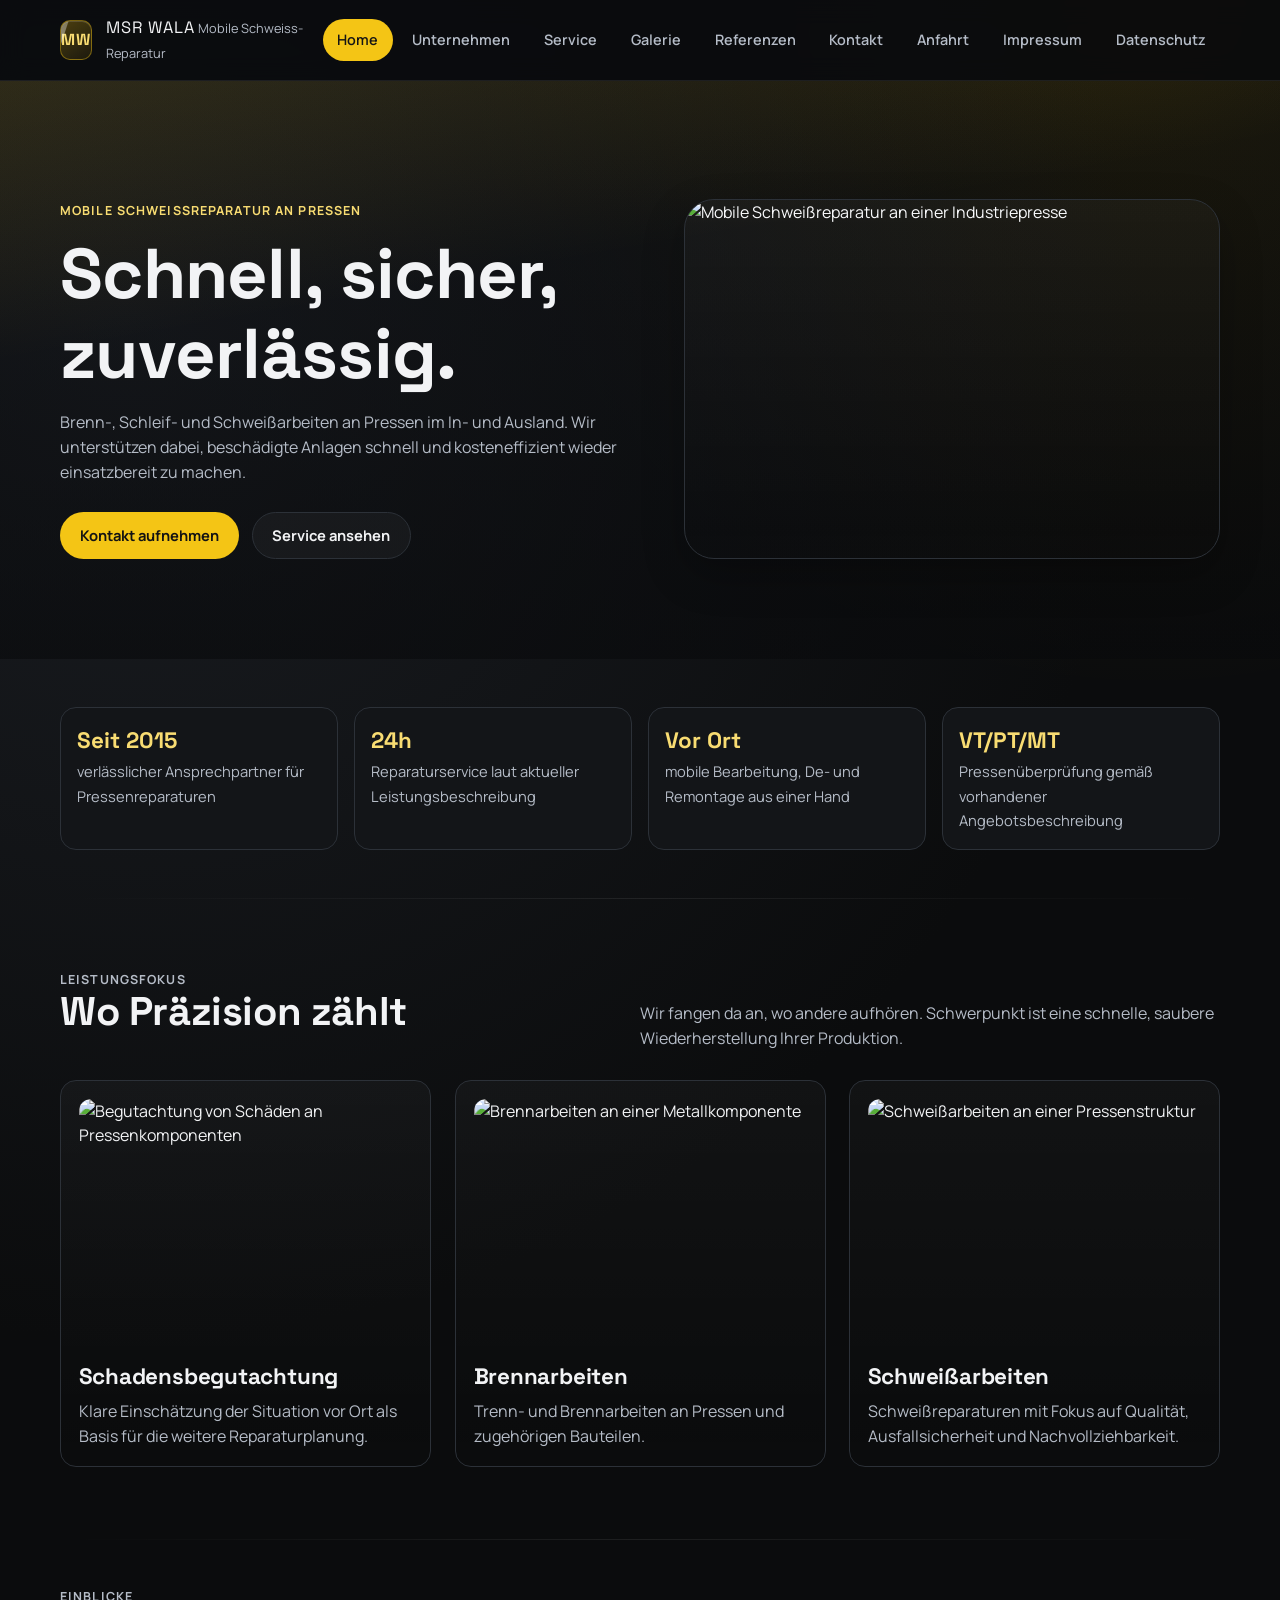
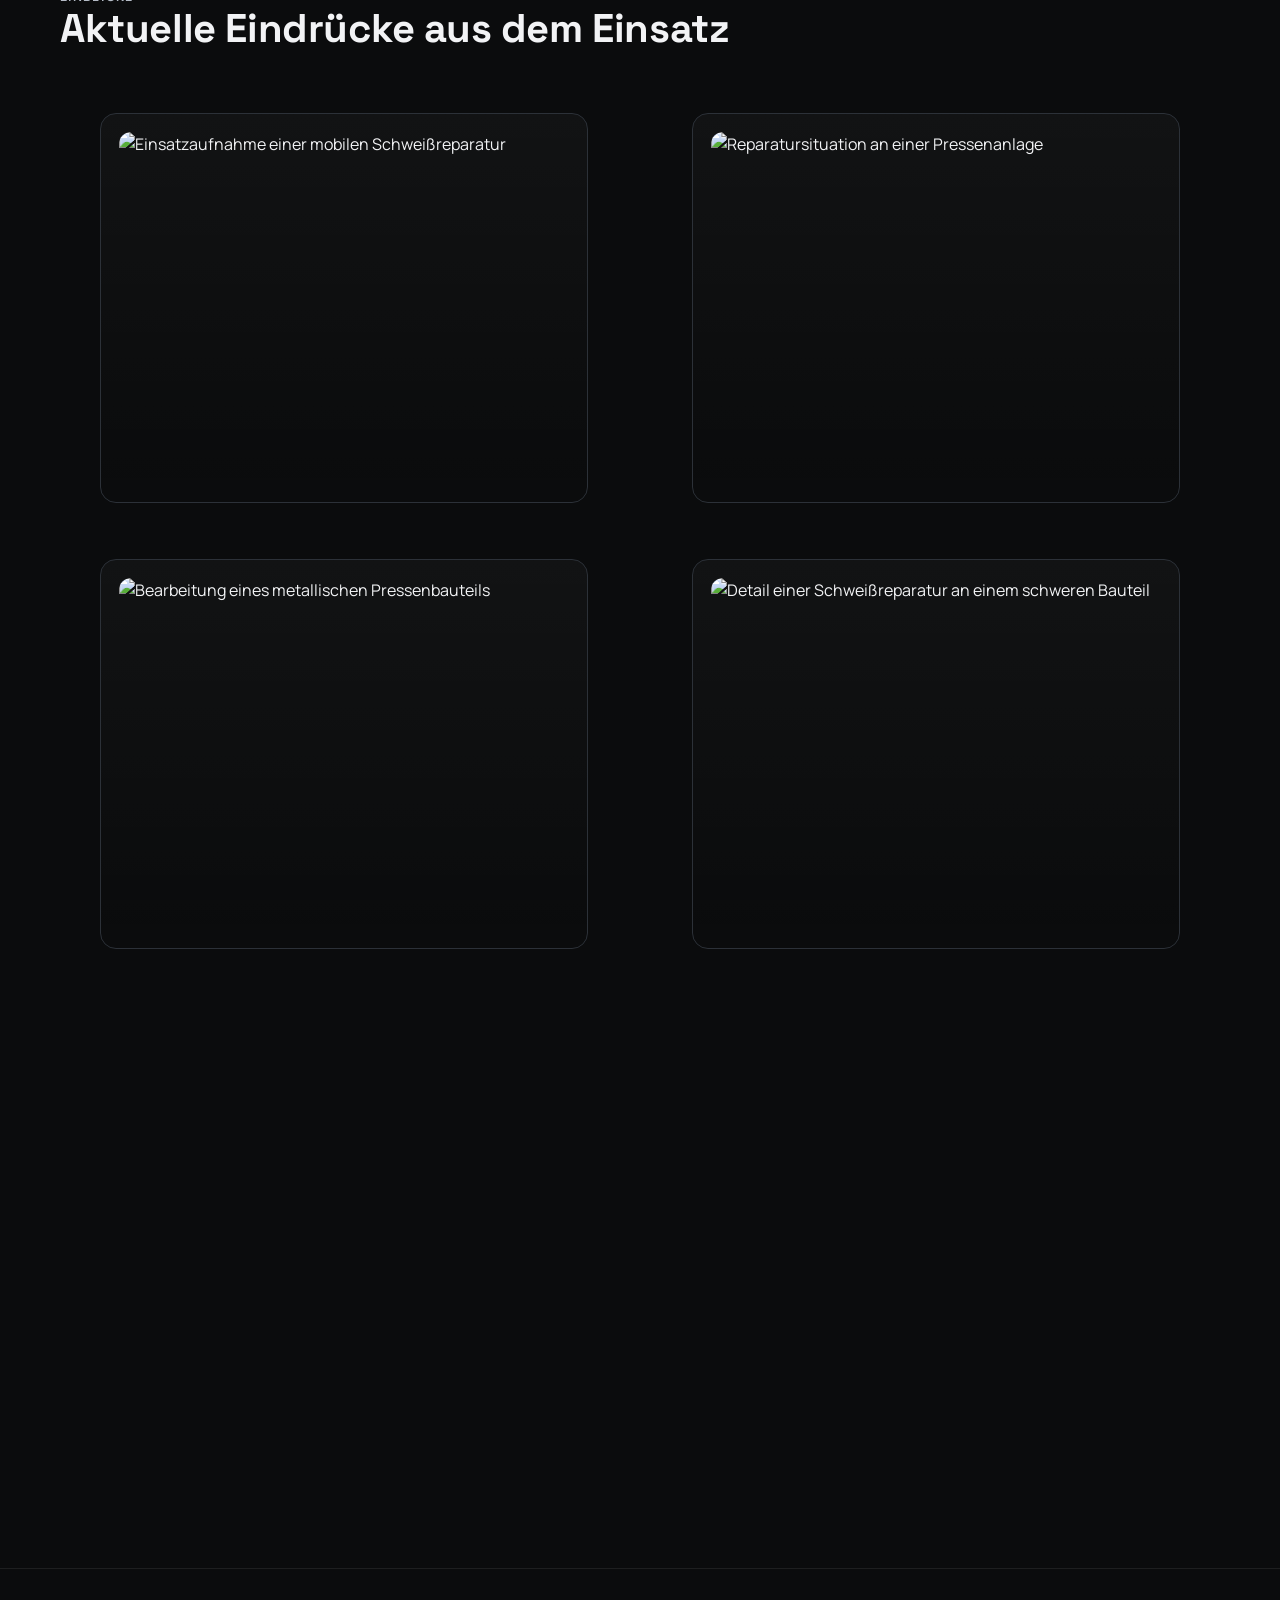
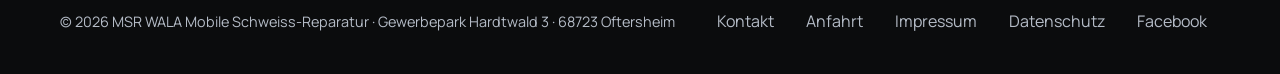
==== index.html @ 25b0b8e4 "checkpoint: homepage before motion and layout refinements" ====
<!doctype html>
<html lang="de">
  <head>
    <meta charset="utf-8" />
    <meta name="viewport" content="width=device-width, initial-scale=1" />
    <title>MSR WALA | Mobile Schweißreparatur</title>
    <meta
      name="description"
      content="MSR WALA Mobile Schweiß-Reparatur: Brenn-, Schleif- und Schweißarbeiten an Pressen, schnell und zuverlässig im In- und Ausland."
    />
    <link rel="preconnect" href="https://fonts.googleapis.com" />
    <link rel="preconnect" href="https://fonts.gstatic.com" crossorigin />
    <link
      href="https://fonts.googleapis.com/css2?family=Manrope:wght@400;500;600;700;800&amp;family=Space+Grotesk:wght@500;600;700&amp;display=swap"
      rel="stylesheet"
    />
    <link rel="stylesheet" href="assets/css/main.css" />
  </head>
  <body>
    <a class="skip-link" href="#main-content">Zum Inhalt springen</a>

    <header class="site-header">
      <div class="container nav-shell">
        <a class="brand" href="./" aria-label="MSR WALA Startseite">
          <span class="brand-mark">MW</span>
          <span class="brand-text">
            <span class="brand-title">MSR WALA</span>
            <span class="brand-sub">Mobile Schweiss-Reparatur</span>
          </span>
        </a>

        <button class="nav-toggle" type="button" aria-label="Menü öffnen" aria-expanded="false" aria-controls="site-nav" data-nav-toggle>
          <span class="nav-toggle-line"></span>
        </button>

        <nav id="site-nav" class="site-nav" aria-label="Hauptnavigation" data-site-nav>
          <ul>
            <li><a href="./" data-nav-link>Home</a></li>
            <li><a href="unternehmen/" data-nav-link>Unternehmen</a></li>
            <li><a href="service/" data-nav-link>Service</a></li>
            <li><a href="galerie/" data-nav-link>Galerie</a></li>
            <li><a href="referenzen/" data-nav-link>Referenzen</a></li>
            <li><a href="kontakt/" data-nav-link>Kontakt</a></li>
            <li><a href="anfahrt/" data-nav-link>Anfahrt</a></li>
            <li><a href="impressum/" data-nav-link>Impressum</a></li>
            <li><a href="datenschutz/" data-nav-link>Datenschutz</a></li>
          </ul>
        </nav>
      </div>
    </header>

    <main id="main-content">
      <section class="hero">
        <div class="container hero-grid">
          <div class="reveal">
            <p class="kicker">Mobile Schweißreparatur an Pressen</p>
            <h1>Schnell, sicher, zuverlässig.</h1>
            <p class="hero-copy">
              Brenn-, Schleif- und Schweißarbeiten an Pressen im In- und Ausland. Wir unterstützen dabei,
              beschädigte Anlagen schnell und kosteneffizient wieder einsatzbereit zu machen.
            </p>
            <div class="hero-actions">
              <a class="btn btn-primary" href="kontakt/">Kontakt aufnehmen</a>
              <a class="btn btn-secondary" href="service/">Service ansehen</a>
            </div>
          </div>

          <div class="hero-media panel reveal">
            <img
              src="https://www.msr-wala.de/s/cc_images/teaserbox_2480152348.jpg?t=1548849782"
              alt="Mobile Schweißreparatur an einer Industriepresse"
              loading="eager" fetchpriority="high"
              decoding="async"
            />
          </div>
        </div>
      </section>

      <section class="section-tight">
        <div class="container metric-row reveal">
          <article class="metric">
            <strong>Seit 2015</strong>
            <span>verlässlicher Ansprechpartner für Pressenreparaturen</span>
          </article>
          <article class="metric">
            <strong>24h</strong>
            <span>Reparaturservice laut aktueller Leistungsbeschreibung</span>
          </article>
          <article class="metric">
            <strong>Vor Ort</strong>
            <span>mobile Bearbeitung, De- und Remontage aus einer Hand</span>
          </article>
          <article class="metric">
            <strong>VT/PT/MT</strong>
            <span>Pressenüberprüfung gemäß vorhandener Angebotsbeschreibung</span>
          </article>
        </div>
      </section>

      <section class="section">
        <div class="container">
          <header class="section-head reveal">
            <div>
              <p class="kicker">Leistungsfokus</p>
              <h2>Wo Präzision zählt</h2>
            </div>
            <p>Wir fangen da an, wo andere aufhören. Schwerpunkt ist eine schnelle, saubere Wiederherstellung Ihrer Produktion.</p>
          </header>

          <div class="grid grid-3">
            <article class="card image-card reveal">
              <img
                src="https://www.msr-wala.de/s/cc_images/teaserbox_2493814492.jpeg?t=1736415981"
                alt="Begutachtung von Schäden an Pressenkomponenten"
                loading="lazy"
                decoding="async"
              />
              <h3>Schadensbegutachtung</h3>
              <p>Klare Einschätzung der Situation vor Ort als Basis für die weitere Reparaturplanung.</p>
            </article>

            <article class="card image-card reveal">
              <img
                src="https://www.msr-wala.de/s/cc_images/teaserbox_2465916795.jpg?t=1549010323"
                alt="Brennarbeiten an einer Metallkomponente"
                loading="lazy"
                decoding="async"
              />
              <h3>Brennarbeiten</h3>
              <p>Trenn- und Brennarbeiten an Pressen und zugehörigen Bauteilen.</p>
            </article>

            <article class="card image-card reveal">
              <img
                src="https://www.msr-wala.de/s/cc_images/teaserbox_2459512470.jpg?t=1549010329"
                alt="Schweißarbeiten an einer Pressenstruktur"
                loading="lazy"
                decoding="async"
              />
              <h3>Schweißarbeiten</h3>
              <p>Schweißreparaturen mit Fokus auf Qualität, Ausfallsicherheit und Nachvollziehbarkeit.</p>
            </article>
          </div>
        </div>
      </section>

      <section class="section-tight">
        <div class="container">
          <header class="section-head reveal">
            <div>
              <p class="kicker">Einblicke</p>
              <h2>Aktuelle Eindrücke aus dem Einsatz</h2>
            </div>
          </header>

          <div class="grid grid-2">
            <figure class="card image-card reveal">
              <img
                src="https://www.msr-wala.de/s/cc_images/teaserbox_2472813493.jpeg?t=1489500806"
                alt="Einsatzaufnahme einer mobilen Schweißreparatur"
                loading="lazy"
                decoding="async"
              />
            </figure>
            <figure class="card image-card reveal">
              <img
                src="https://www.msr-wala.de/s/cc_images/teaserbox_2493835344.png?t=1737126389"
                alt="Reparatursituation an einer Pressenanlage"
                loading="lazy"
                decoding="async"
              />
            </figure>
            <figure class="card image-card reveal">
              <img
                src="https://www.msr-wala.de/s/cc_images/teaserbox_2493835345.png?t=1737126657"
                alt="Bearbeitung eines metallischen Pressenbauteils"
                loading="lazy"
                decoding="async"
              />
            </figure>
            <figure class="card image-card reveal">
              <img
                src="https://www.msr-wala.de/s/cc_images/teaserbox_2493835346.jpeg?t=1737127547"
                alt="Detail einer Schweißreparatur an einem schweren Bauteil"
                loading="lazy"
                decoding="async"
              />
            </figure>
          </div>
        </div>
      </section>

      <section class="section">
        <div class="container-tight panel cta-panel">
          <p class="kicker">Nächster Schritt</p>
          <h2>Ihre Anlage soll schnell wieder laufen?</h2>
          <p class="hero-copy">
            Rufen Sie uns an oder senden Sie eine Nachricht. Das Formular ist aktuell als UI-Platzhalter angelegt und
            wird im nächsten Schritt angebunden.
          </p>
          <div class="hero-actions">
            <a class="btn btn-primary" href="tel:+49062029258530">+49 (0) 62 02 - 9 25 85 30</a>
            <a class="btn btn-secondary" href="mailto:office@msr-wala.de">office@msr-wala.de</a>
          </div>
        </div>
      </section>
    </main>

    <footer class="site-footer">
      <div class="container footer-grid">
        <p class="footer-meta">© <span id="year">2026</span> MSR WALA Mobile Schweiss-Reparatur · Gewerbepark Hardtwald 3 · 68723 Oftersheim</p>
        <ul class="footer-nav">
          <li><a href="kontakt/" data-nav-link>Kontakt</a></li>
          <li><a href="anfahrt/" data-nav-link>Anfahrt</a></li>
          <li><a href="impressum/" data-nav-link>Impressum</a></li>
          <li><a href="datenschutz/" data-nav-link>Datenschutz</a></li>
          <li><a href="#" data-social="facebook">Facebook</a></li>
        </ul>
      </div>
    </footer>

    <script src="assets/js/site-config.js"></script>
    <script src="assets/js/main.js"></script>
  </body>
</html>
---- assets/css/main.css ----
:root {
  --bg: #0b0c0d;
  --bg-elev: #131518;
  --surface: #181b1f;
  --surface-soft: #1f2328;
  --text: #f2f3f5;
  --muted: #b5bcc7;
  --line: #2c3138;
  --line-soft: rgba(255, 255, 255, 0.08);
  --accent: #f4c515;
  --accent-soft: #f8dc72;
  --ok: #8fd19e;
  --radius-sm: 10px;
  --radius-md: 16px;
  --radius-lg: 24px;
  --radius-xl: 30px;
  --shadow: 0 16px 40px rgba(0, 0, 0, 0.25);
  --shadow-soft: 0 10px 25px rgba(0, 0, 0, 0.18);
  --container: min(1160px, calc(100% - 3rem));
  --container-tight: min(860px, calc(100% - 3rem));
  --space-1: 0.5rem;
  --space-2: 0.75rem;
  --space-3: 1rem;
  --space-4: 1.5rem;
  --space-5: 2rem;
  --space-6: 3rem;
  --space-7: 4.5rem;
  --font-title: "Space Grotesk", "Segoe UI", sans-serif;
  --font-body: "Manrope", "Segoe UI", sans-serif;
}

* {
  box-sizing: border-box;
}

html,
body {
  margin: 0;
  padding: 0;
}

html {
  scroll-behavior: smooth;
}

body {
  font-family: var(--font-body);
  color: var(--text);
  background:
    radial-gradient(circle at 10% 10%, #1a1d22 0%, transparent 32%),
    radial-gradient(circle at 90% 0%, rgba(244, 197, 21, 0.1) 0%, transparent 20%),
    var(--bg);
  min-height: 100vh;
  line-height: 1.55;
  text-rendering: optimizeLegibility;
  -webkit-font-smoothing: antialiased;
}

img {
  max-width: 100%;
  display: block;
  height: auto;
}

a {
  color: inherit;
  text-decoration: none;
}

p {
  margin-top: 0;
}

a:focus-visible,
button:focus-visible,
input:focus-visible,
textarea:focus-visible {
  outline: 2px solid var(--accent);
  outline-offset: 2px;
}

.skip-link {
  position: absolute;
  left: 1rem;
  top: -4rem;
  z-index: 120;
  background: var(--accent);
  color: #111;
  font-weight: 700;
  border-radius: 8px;
  padding: 0.75rem 1rem;
}

.skip-link:focus {
  top: 1rem;
}

.container {
  width: var(--container);
  margin-inline: auto;
}

.container-tight {
  width: var(--container-tight);
  margin-inline: auto;
}

.site-header {
  position: sticky;
  top: 0;
  z-index: 100;
  background: rgba(10, 11, 13, 0.88);
  backdrop-filter: blur(12px);
  border-bottom: 1px solid var(--line-soft);
}

.nav-shell {
  display: flex;
  align-items: center;
  justify-content: space-between;
  min-height: 80px;
  gap: 1rem;
}

.brand {
  display: inline-flex;
  align-items: center;
  gap: 0.9rem;
  min-width: 0;
}

.brand-mark {
  position: relative;
  overflow: hidden;
  width: 40px;
  height: 40px;
  border-radius: 10px;
  border: 1px solid rgba(244, 197, 21, 0.4);
  background: linear-gradient(145deg, rgba(244, 197, 21, 0.28), rgba(244, 197, 21, 0.08));
  display: inline-flex;
  align-items: center;
  justify-content: center;
  font-family: var(--font-title);
  font-weight: 700;
  letter-spacing: 0.08em;
  color: var(--accent-soft);
  box-shadow: inset 0 1px 0 rgba(255, 255, 255, 0.14);
}

.brand-mark::after {
  content: "";
  position: absolute;
  inset: -130% auto -130% -35%;
  width: 36%;
  background: linear-gradient(180deg, transparent, rgba(255, 255, 255, 0.45), transparent);
  transform: rotate(18deg);
  animation: brandSheen 7s ease-in-out infinite;
}

.brand-text {
  min-width: 0;
}

.brand-title {
  font-family: var(--font-title);
  margin: 0;
  font-size: 1.03rem;
  letter-spacing: 0.06em;
  text-transform: uppercase;
}

.brand-sub {
  margin: 0;
  color: var(--muted);
  font-size: 0.8rem;
  line-height: 1.2;
}

.nav-toggle {
  width: 44px;
  height: 44px;
  border-radius: 11px;
  border: 1px solid var(--line);
  background: var(--surface-soft);
  display: none;
  align-items: center;
  justify-content: center;
  cursor: pointer;
  box-shadow: var(--shadow-soft);
}

.nav-toggle-line,
.nav-toggle-line::before,
.nav-toggle-line::after {
  display: block;
  width: 18px;
  height: 2px;
  background: var(--text);
  border-radius: 4px;
  content: "";
  transition: transform 0.2s ease, opacity 0.2s ease;
}

.nav-toggle-line::before {
  transform: translateY(-6px);
}

.nav-toggle-line::after {
  transform: translateY(4px);
}

.nav-toggle[aria-expanded="true"] .nav-toggle-line {
  background: transparent;
}

.nav-toggle[aria-expanded="true"] .nav-toggle-line::before {
  transform: translateY(0) rotate(45deg);
}

.nav-toggle[aria-expanded="true"] .nav-toggle-line::after {
  transform: translateY(-2px) rotate(-45deg);
}

.site-nav ul {
  list-style: none;
  display: flex;
  gap: 0.35rem;
  align-items: center;
  margin: 0;
  padding: 0;
}

.site-nav a {
  display: inline-block;
  padding: 0.55rem 0.82rem;
  border-radius: 999px;
  color: var(--muted);
  font-size: 0.9rem;
  font-weight: 600;
  transition: color 0.2s ease, background-color 0.2s ease, border-color 0.2s ease;
  border: 1px solid transparent;
}

.site-nav a:hover {
  color: var(--text);
  background: rgba(255, 255, 255, 0.05);
  border-color: var(--line-soft);
}

.site-nav a.is-active {
  color: #151515;
  background: var(--accent);
}

main {
  padding-bottom: var(--space-7);
}

.section {
  padding-block: var(--space-7);
}

.section-tight {
  padding-block: var(--space-6);
}

main > .section,
main > .section-tight {
  content-visibility: auto;
  contain-intrinsic-size: 1px 720px;
}

main > .section + .section,
main > .section + .section-tight,
main > .section-tight + .section,
main > .section-tight + .section-tight {
  position: relative;
}

main > .section + .section::before,
main > .section + .section-tight::before,
main > .section-tight + .section::before,
main > .section-tight + .section-tight::before {
  content: "";
  position: absolute;
  left: 50%;
  top: 0;
  width: min(1140px, calc(100% - 3rem));
  height: 1px;
  transform: translateX(-50%);
  background: linear-gradient(90deg, transparent, var(--line-soft), transparent);
}

.hero {
  position: relative;
  padding-block: min(11vw, 7.4rem) min(10vw, 6.2rem);
}

.hero::before {
  content: "";
  position: absolute;
  inset: 0;
  background:
    linear-gradient(170deg, rgba(244, 197, 21, 0.12) 0%, rgba(244, 197, 21, 0) 35%),
    linear-gradient(180deg, rgba(8, 9, 11, 0.2) 0%, rgba(8, 9, 11, 0.6) 100%);
  pointer-events: none;
}

.hero-grid {
  position: relative;
  display: grid;
  grid-template-columns: 1.05fr 0.95fr;
  gap: var(--space-5);
  align-items: end;
}

.kicker {
  margin: 0 0 0.85rem;
  letter-spacing: 0.09em;
  font-size: 0.78rem;
  text-transform: uppercase;
  color: var(--accent-soft);
  font-weight: 700;
}

h1,
h2,
h3,
h4 {
  font-family: var(--font-title);
  margin: 0 0 1rem;
  line-height: 1.14;
  letter-spacing: -0.01em;
}

h1 {
  font-size: clamp(2.2rem, 5.8vw, 4.4rem);
}

h2 {
  font-size: clamp(1.5rem, 3.2vw, 2.5rem);
}

h3 {
  font-size: clamp(1.16rem, 2vw, 1.4rem);
}

.hero-copy {
  margin: 0;
  color: var(--muted);
  max-width: 58ch;
  font-size: clamp(1rem, 1.25vw, 1.1rem);
}

.hero-actions {
  margin-top: 1.7rem;
  display: flex;
  flex-wrap: wrap;
  gap: 0.8rem;
}

.btn {
  display: inline-flex;
  align-items: center;
  justify-content: center;
  gap: 0.35rem;
  border-radius: 999px;
  padding: 0.7rem 1.2rem;
  font-weight: 700;
  font-size: 0.92rem;
  border: 1px solid transparent;
  transition: transform 0.24s ease, background-color 0.24s ease, color 0.24s ease, border-color 0.24s ease;
}

.btn:hover {
  transform: translateY(-2px);
}

.btn-primary {
  background: var(--accent);
  color: #131313;
}

.btn-secondary {
  background: rgba(255, 255, 255, 0.04);
  color: var(--text);
  border-color: var(--line);
}

.panel {
  border-radius: var(--radius-xl);
  border: 1px solid var(--line);
  background: linear-gradient(180deg, rgba(255, 255, 255, 0.03), rgba(255, 255, 255, 0));
  box-shadow: var(--shadow);
}

.cta-panel {
  padding: clamp(1.3rem, 3vw, 2.2rem);
}

.mt-compact {
  margin-top: 1rem;
}

.hero-media {
  overflow: hidden;
  min-height: 360px;
  border-radius: var(--radius-xl);
  animation: mediaFloat 10s ease-in-out infinite;
}

.hero-media img {
  width: 100%;
  height: 100%;
  object-fit: cover;
  filter: saturate(0.95) contrast(1.06);
}

.section-head {
  display: flex;
  flex-wrap: wrap;
  gap: 1rem;
  justify-content: space-between;
  align-items: end;
  margin-bottom: calc(var(--space-4) + 0.3rem);
}

.section-head p {
  margin: 0;
  color: var(--muted);
  max-width: 58ch;
}

.grid {
  display: grid;
  gap: var(--space-4);
}

.grid-3 {
  grid-template-columns: repeat(3, minmax(0, 1fr));
}

.grid-2 {
  grid-template-columns: repeat(2, minmax(0, 1fr));
}

.card {
  border: 1px solid var(--line);
  border-radius: var(--radius-md);
  background: linear-gradient(180deg, rgba(255, 255, 255, 0.03), rgba(255, 255, 255, 0));
  padding: 1.1rem;
  transition: transform 0.26s ease, border-color 0.26s ease, background-color 0.26s ease;
}

.card:hover {
  transform: translateY(-3px);
  border-color: rgba(244, 197, 21, 0.4);
}

.card h3,
.card h4 {
  margin-bottom: 0.6rem;
}

.card p {
  margin: 0;
  color: var(--muted);
}

.image-card {
  overflow: hidden;
}

.image-card img {
  border-radius: calc(var(--radius-md) - 4px);
  aspect-ratio: 4 / 3;
  object-fit: cover;
  margin-bottom: 0.95rem;
  transition: transform 0.35s ease;
}

.image-card:hover img {
  transform: scale(1.02);
}

.metric-row {
  display: grid;
  gap: var(--space-3);
  grid-template-columns: repeat(4, minmax(0, 1fr));
}

.metric {
  border: 1px solid var(--line);
  border-radius: var(--radius-md);
  padding: 1rem;
  background: var(--bg-elev);
}

.metric strong {
  display: block;
  font-size: 1.4rem;
  font-family: var(--font-title);
  color: var(--accent-soft);
}

.metric span {
  color: var(--muted);
  font-size: 0.92rem;
}

.list-clean {
  margin: 0;
  padding: 0;
  list-style: none;
  display: grid;
  gap: 0.65rem;
}

.list-clean li {
  color: var(--muted);
  border-left: 2px solid rgba(244, 197, 21, 0.35);
  padding-left: 0.8rem;
}

.service-table {
  width: 100%;
  border-collapse: collapse;
  border-radius: var(--radius-md);
  overflow: hidden;
  border: 1px solid var(--line);
}

.service-table th,
.service-table td {
  padding: 0.8rem 0.9rem;
  text-align: left;
  border-bottom: 1px solid var(--line);
}

.service-table th {
  background: rgba(255, 255, 255, 0.03);
  font-family: var(--font-title);
  font-size: 0.94rem;
}

.service-table td {
  color: var(--muted);
  font-size: 0.95rem;
}

.gallery-grid {
  columns: 1;
  column-gap: 1rem;
}

.gallery-item {
  break-inside: avoid;
  margin-bottom: 1rem;
  border: 1px solid var(--line);
  border-radius: var(--radius-md);
  overflow: hidden;
  background: var(--surface);
  transition: transform 0.28s ease, border-color 0.28s ease;
}

.gallery-item img {
  width: 100%;
  display: block;
  transition: transform 0.45s ease;
}

.gallery-item:hover {
  transform: translateY(-2px);
  border-color: rgba(244, 197, 21, 0.38);
}

.gallery-item:hover img {
  transform: scale(1.024);
}

.gallery-item figcaption {
  margin: 0;
  padding: 0.75rem 0.85rem;
  color: var(--muted);
  font-size: 0.84rem;
}

.badge {
  display: inline-flex;
  align-items: center;
  gap: 0.35rem;
  padding: 0.4rem 0.7rem;
  border-radius: 999px;
  border: 1px solid var(--line);
  font-size: 0.8rem;
  color: var(--text);
  background: rgba(255, 255, 255, 0.03);
}

.placeholder-video {
  position: relative;
  border: 1px dashed rgba(244, 197, 21, 0.45);
  border-radius: var(--radius-lg);
  background: linear-gradient(180deg, rgba(244, 197, 21, 0.1), rgba(244, 197, 21, 0));
  padding: clamp(1.5rem, 6vw, 3.2rem);
}

.placeholder-video h3 {
  margin-bottom: 0.4rem;
}

.placeholder-video p {
  color: var(--muted);
  max-width: 50ch;
  margin: 0;
}

.ref-grid {
  display: grid;
  gap: var(--space-3);
  grid-template-columns: repeat(3, minmax(0, 1fr));
}

.ref-item {
  padding: 1.1rem;
  border-radius: var(--radius-md);
  border: 1px solid var(--line);
  background: var(--bg-elev);
}

.ref-item h3 {
  margin-bottom: 0.55rem;
}

.ref-item p {
  margin: 0;
  color: var(--muted);
}

.contact-grid {
  display: grid;
  grid-template-columns: 0.95fr 1.05fr;
  gap: var(--space-4);
}

.contact-info p {
  margin: 0 0 0.8rem;
  color: var(--muted);
}

.contact-info p strong {
  color: var(--text);
}

.contact-list {
  list-style: none;
  margin: 0;
  padding: 0;
  display: grid;
  gap: 0.6rem;
}

.contact-list li {
  color: var(--muted);
}

.contact-list a {
  color: var(--text);
}

.form-note {
  margin: 0 0 1rem;
  color: var(--muted);
  font-size: 0.92rem;
}

.form-grid {
  display: grid;
  gap: 0.85rem;
}

.form-grid label {
  font-size: 0.88rem;
  font-weight: 700;
  color: var(--muted);
}

.form-grid input,
.form-grid textarea {
  width: 100%;
  border-radius: 12px;
  border: 1px solid var(--line);
  background: rgba(255, 255, 255, 0.03);
  color: var(--text);
  padding: 0.7rem 0.8rem;
  font: inherit;
}

.form-grid textarea {
  resize: vertical;
  min-height: 140px;
}

.form-grid .btn {
  margin-top: 0.3rem;
  width: fit-content;
}

.map-wrap {
  border: 1px solid var(--line);
  border-radius: var(--radius-md);
  overflow: hidden;
}

.map-wrap iframe {
  width: 100%;
  height: 360px;
  border: 0;
  display: block;
}

.legal {
  border: 1px solid var(--line);
  border-radius: var(--radius-lg);
  background: rgba(255, 255, 255, 0.02);
  padding: clamp(1.2rem, 2.5vw, 2rem);
}

.legal h2,
.legal h3 {
  margin-top: 2rem;
}

.legal h2 {
  font-size: clamp(1.2rem, 2.3vw, 1.55rem);
}

.legal h3 {
  font-size: clamp(1.08rem, 1.8vw, 1.28rem);
}

.legal h2:first-child,
.legal h3:first-child {
  margin-top: 0;
}

.legal p,
.legal li {
  color: var(--muted);
}

.legal ul {
  padding-left: 1.1rem;
}

.notice {
  border-radius: var(--radius-md);
  border: 1px solid rgba(244, 197, 21, 0.28);
  background: rgba(244, 197, 21, 0.08);
  color: #f7edc5;
  padding: 0.9rem 1rem;
  font-size: 0.92rem;
  line-height: 1.5;
}

.site-footer {
  border-top: 1px solid rgba(255, 255, 255, 0.08);
  padding-block: 2rem;
  margin-top: var(--space-6);
}

.footer-grid {
  display: grid;
  gap: 1rem;
  grid-template-columns: 1fr auto;
  align-items: center;
}

.footer-meta {
  margin: 0;
  color: var(--muted);
  font-size: 0.9rem;
}

.footer-nav {
  list-style: none;
  margin: 0;
  padding: 0;
  display: flex;
  flex-wrap: wrap;
  gap: 0.45rem;
  justify-content: flex-end;
}

.footer-nav a {
  display: inline-flex;
  padding: 0.45rem 0.72rem;
  border-radius: 999px;
  color: var(--muted);
  border: 1px solid transparent;
}

.footer-nav a:hover {
  border-color: var(--line);
  color: var(--text);
}

.footer-nav a[data-placeholder="true"] {
  border-style: dashed;
}

.reveal {
  opacity: 0;
  transform: translateY(14px) scale(0.99);
  transition: opacity 0.6s cubic-bezier(0.22, 1, 0.36, 1), transform 0.6s cubic-bezier(0.22, 1, 0.36, 1);
  will-change: opacity, transform;
}

.reveal.is-visible {
  opacity: 1;
  transform: translateY(0) scale(1);
}

@media (max-width: 1120px) {
  body.menu-open {
    overflow: hidden;
  }

  .js .site-nav {
    position: fixed;
    inset: 80px 0 auto 0;
    background: rgba(10, 11, 13, 0.98);
    border-bottom: 1px solid var(--line);
    max-height: calc(100vh - 80px);
    overflow-y: auto;
    transform-origin: top;
    transform: scaleY(0);
    opacity: 0;
    pointer-events: none;
    box-shadow: 0 20px 40px rgba(0, 0, 0, 0.45);
    transition: transform 0.2s ease, opacity 0.2s ease;
  }

  .js .site-nav.is-open {
    transform: scaleY(1);
    opacity: 1;
    pointer-events: auto;
  }

  .site-nav ul {
    flex-direction: column;
    align-items: stretch;
    gap: 0;
    padding: 0.8rem 1.2rem 1.2rem;
  }

  .site-nav a {
    border-radius: 10px;
    width: 100%;
    font-size: 1rem;
    padding: 0.82rem 0.85rem;
  }

  .js .nav-toggle {
    display: inline-flex;
  }

  .hero-grid,
  .contact-grid,
  .grid-2,
  .grid-3,
  .ref-grid,
  .metric-row {
    grid-template-columns: 1fr;
  }

  .hero {
    padding-block: 2.7rem 2.35rem;
  }

  .hero-media {
    min-height: 280px;
    animation: none;
  }

  .footer-grid {
    grid-template-columns: 1fr;
  }

  .footer-nav {
    justify-content: flex-start;
  }
}

@media (max-width: 520px) {
  :root {
    --container: min(1160px, calc(100% - 1.8rem));
    --container-tight: min(860px, calc(100% - 1.8rem));
  }

  .brand-sub {
    font-size: 0.74rem;
  }
}

@media (min-width: 700px) {
  .gallery-grid {
    columns: 2;
  }
}

@media (min-width: 1080px) {
  .gallery-grid {
    columns: 3;
  }
}

@media (prefers-reduced-motion: reduce) {
  *,
  *::before,
  *::after {
    animation: none !important;
    transition: none !important;
    scroll-behavior: auto !important;
  }

  .reveal {
    opacity: 1 !important;
    transform: none !important;
  }
}

@keyframes brandSheen {
  0%,
  62% {
    transform: translateX(-140%) rotate(18deg);
    opacity: 0;
  }

  66% {
    opacity: 0.9;
  }

  78% {
    transform: translateX(330%) rotate(18deg);
    opacity: 0;
  }

  100% {
    opacity: 0;
  }
}

@keyframes mediaFloat {
  0%,
  100% {
    transform: translateY(0);
  }

  50% {
    transform: translateY(-4px);
  }
}
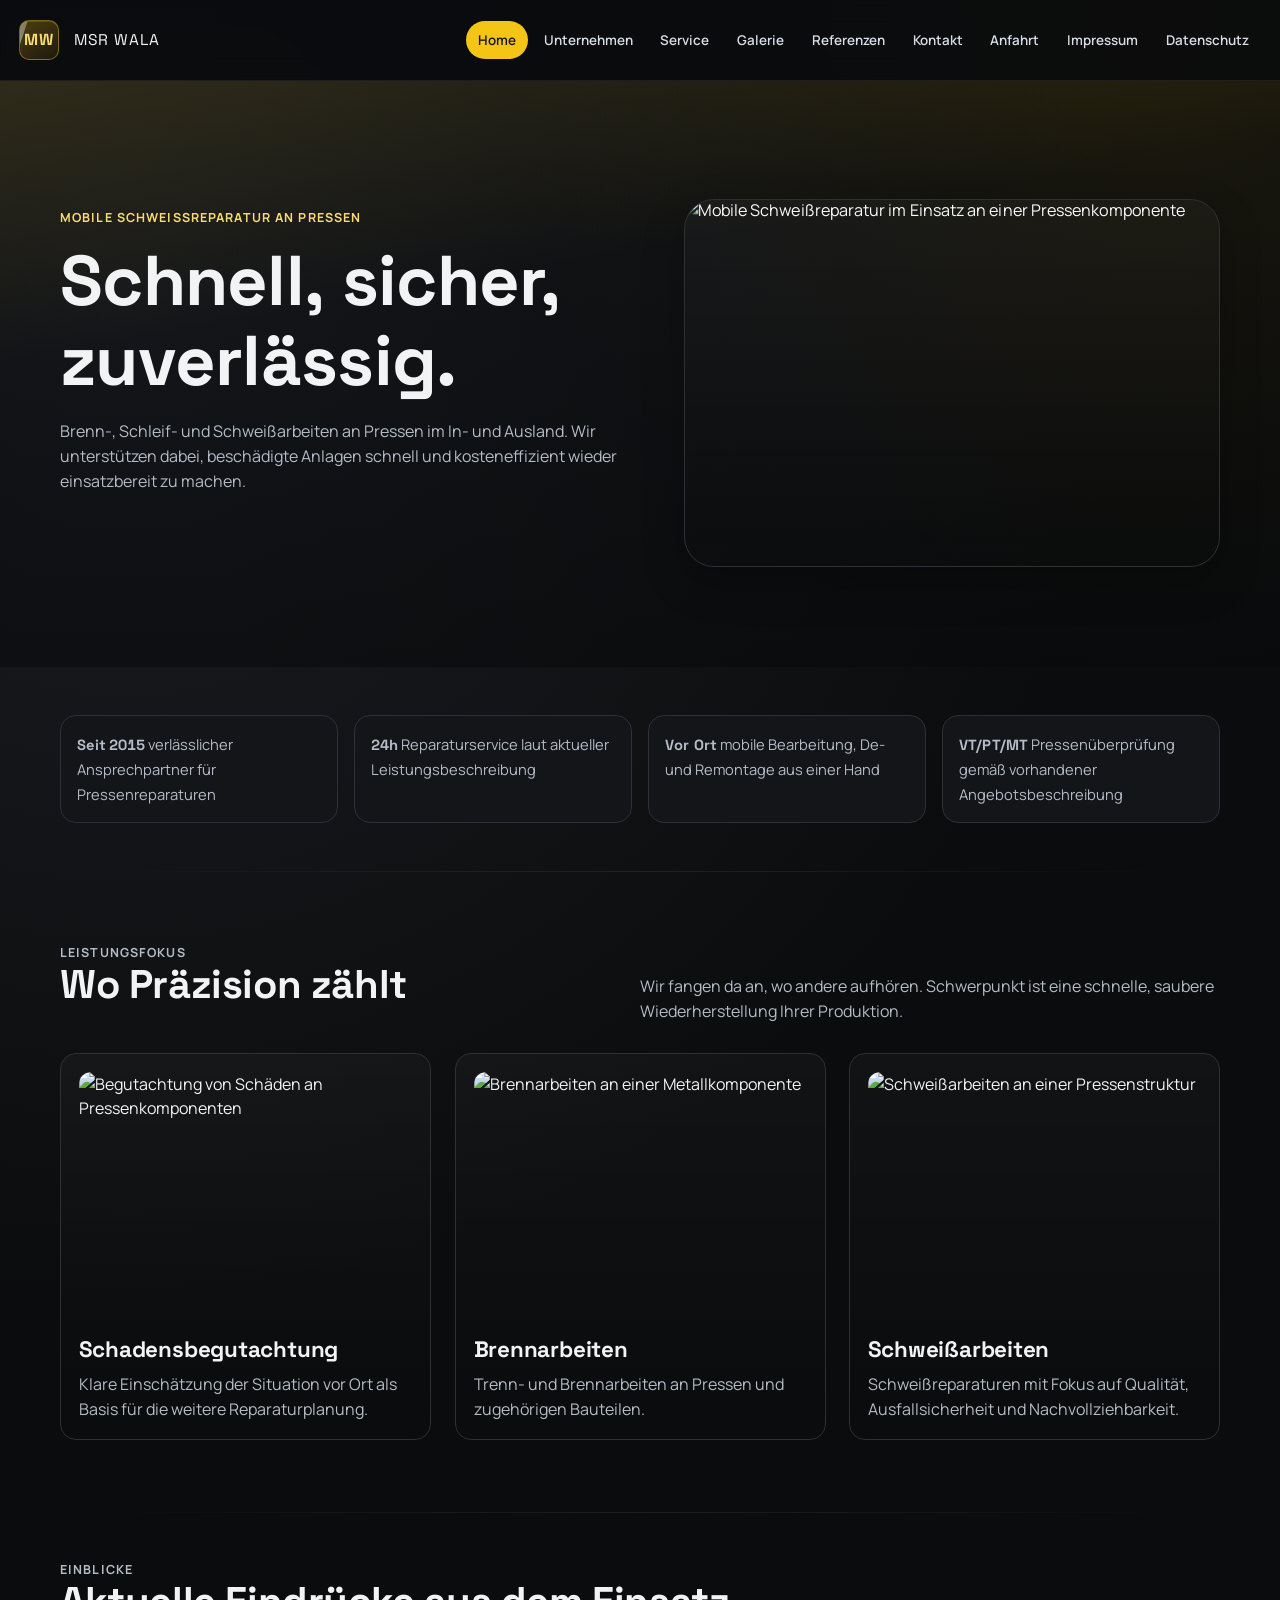
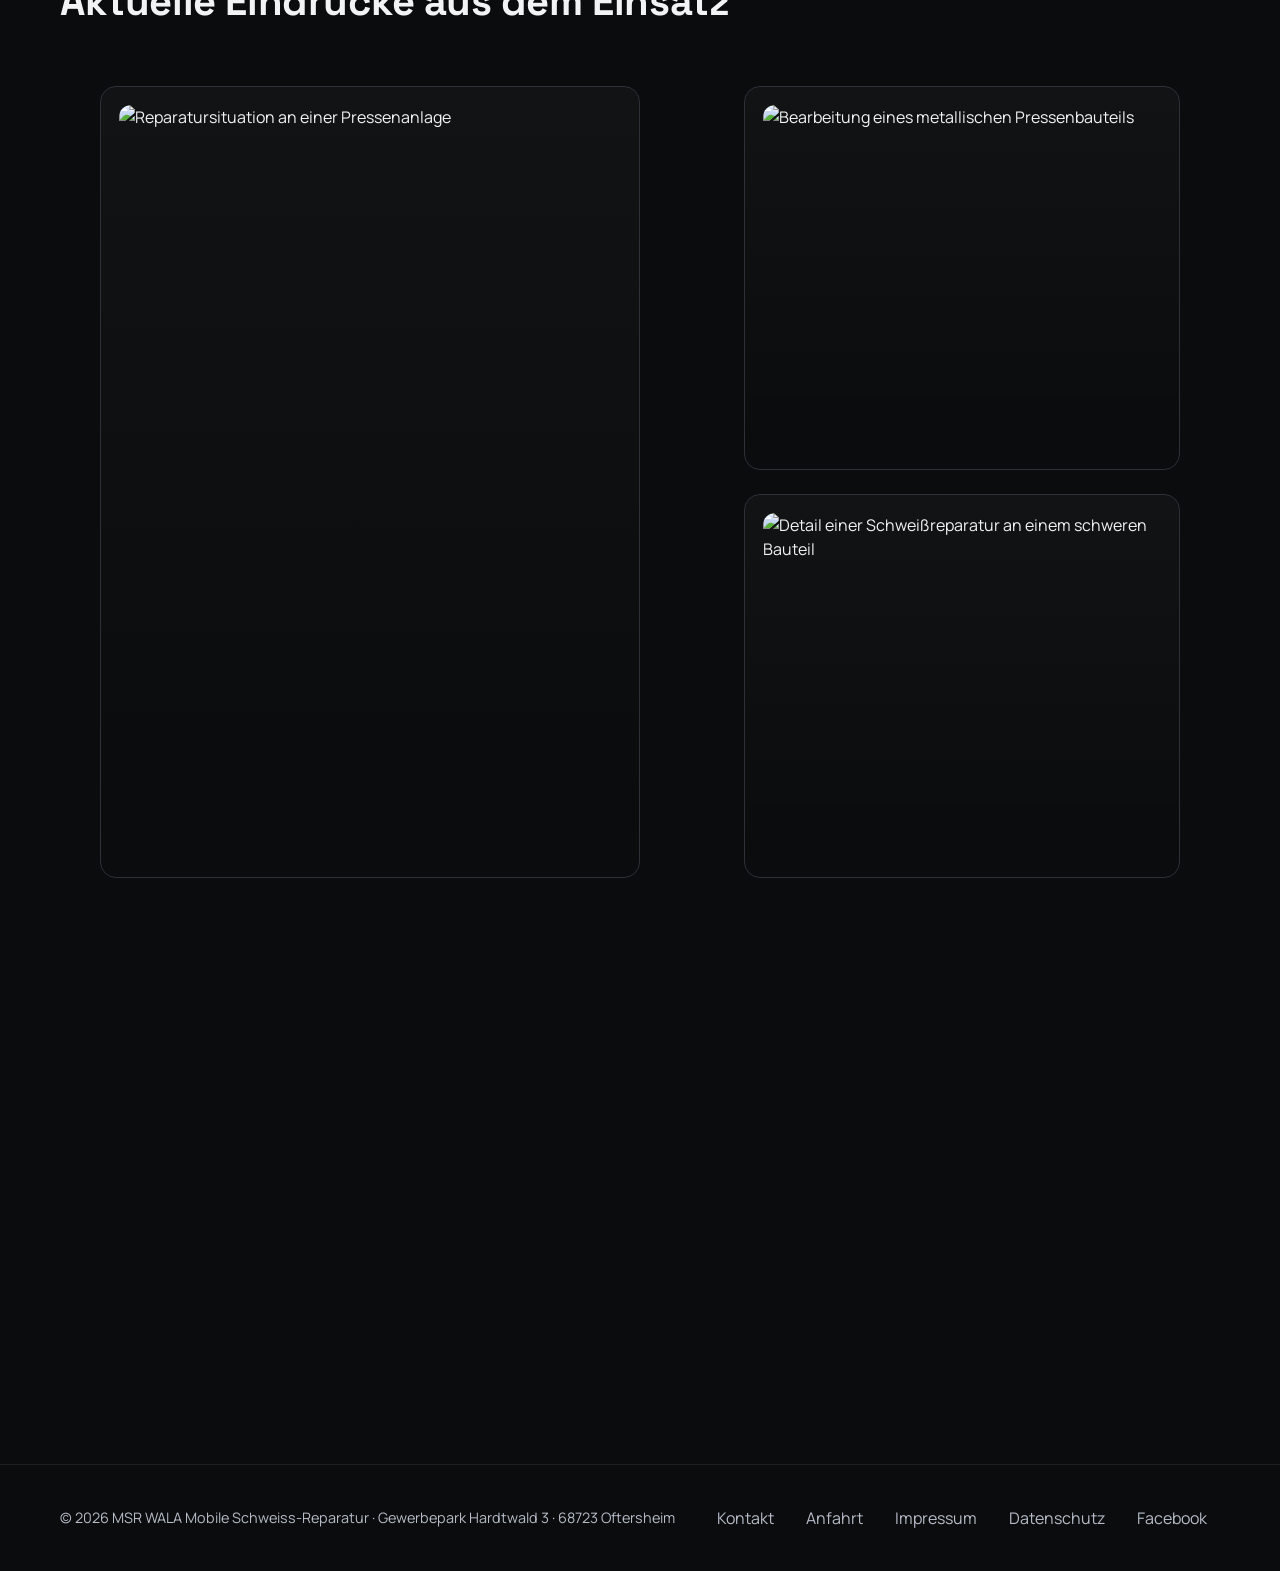
==== commit 0e3873b9: "refine: header layout, image framing, gallery UX, and page-specific fixes" ====
--- a/index.html
+++ b/index.html
@@ -8,6 +8,9 @@
       name="description"
       content="MSR WALA Mobile Schweiß-Reparatur: Brenn-, Schleif- und Schweißarbeiten an Pressen, schnell und zuverlässig im In- und Ausland."
     />
+    <script>
+      document.documentElement.classList.add("js");
+    </script>
     <link rel="preconnect" href="https://fonts.googleapis.com" />
     <link rel="preconnect" href="https://fonts.gstatic.com" crossorigin />
     <link
@@ -15,8 +18,9 @@
       rel="stylesheet"
     />
     <link rel="stylesheet" href="assets/css/main.css" />
+    <link rel="stylesheet" href="assets/css/home.css" />
   </head>
-  <body>
+  <body class="home-page">
     <a class="skip-link" href="#main-content">Zum Inhalt springen</a>
 
     <header class="site-header">
@@ -52,24 +56,25 @@
     <main id="main-content">
       <section class="hero">
         <div class="container hero-grid">
-          <div class="reveal">
-            <p class="kicker">Mobile Schweißreparatur an Pressen</p>
-            <h1>Schnell, sicher, zuverlässig.</h1>
-            <p class="hero-copy">
+          <div class="home-hero-content" data-hero-sequence>
+            <p class="kicker home-hero-eyebrow">Mobile Schweißreparatur an Pressen</p>
+            <h1 class="home-hero-headline" data-hero-headline>Schnell, sicher, zuverlässig.</h1>
+            <p class="hero-copy home-hero-copy">
               Brenn-, Schleif- und Schweißarbeiten an Pressen im In- und Ausland. Wir unterstützen dabei,
               beschädigte Anlagen schnell und kosteneffizient wieder einsatzbereit zu machen.
             </p>
-            <div class="hero-actions">
-              <a class="btn btn-primary" href="kontakt/">Kontakt aufnehmen</a>
-              <a class="btn btn-secondary" href="service/">Service ansehen</a>
-            </div>
-          </div>
-
-          <div class="hero-media panel reveal">
+            <div class="hero-actions home-hero-actions">
+              <a class="btn btn-primary home-hero-cta home-hero-cta-primary" href="kontakt/">Kontakt aufnehmen</a>
+              <a class="btn btn-secondary home-hero-cta home-hero-cta-secondary" href="service/">Service ansehen</a>
+            </div>
+          </div>
+
+          <div class="hero-media panel reveal home-hero-media">
             <img
-              src="https://www.msr-wala.de/s/cc_images/teaserbox_2480152348.jpg?t=1548849782"
-              alt="Mobile Schweißreparatur an einer Industriepresse"
-              loading="eager" fetchpriority="high"
+              src="https://www.msr-wala.de/s/cc_images/cache_2493809060.jpeg?t=1736267654"
+              alt="Mobile Schweißreparatur im Einsatz an einer Pressenkomponente"
+              loading="eager"
+              fetchpriority="high"
               decoding="async"
             />
           </div>
@@ -77,21 +82,26 @@
       </section>
 
       <section class="section-tight">
-        <div class="container metric-row reveal">
-          <article class="metric">
-            <strong>Seit 2015</strong>
+        <div class="container metric-row">
+          <article class="metric reveal reveal-left home-metric">
+            <strong class="metric-headline">
+              <span>Seit</span>
+              <span class="metric-value" data-count-target="2015" data-count-start="2011" data-count-duration="1100">2015</span>
+            </strong>
             <span>verlässlicher Ansprechpartner für Pressenreparaturen</span>
           </article>
-          <article class="metric">
-            <strong>24h</strong>
+          <article class="metric reveal reveal-right home-metric">
+            <strong class="metric-headline">
+              <span class="metric-value" data-count-target="24" data-count-start="0" data-count-duration="950" data-count-suffix="h">24h</span>
+            </strong>
             <span>Reparaturservice laut aktueller Leistungsbeschreibung</span>
           </article>
-          <article class="metric">
-            <strong>Vor Ort</strong>
+          <article class="metric reveal reveal-left home-metric">
+            <strong class="metric-headline"><span class="metric-value">Vor Ort</span></strong>
             <span>mobile Bearbeitung, De- und Remontage aus einer Hand</span>
           </article>
-          <article class="metric">
-            <strong>VT/PT/MT</strong>
+          <article class="metric reveal reveal-right home-metric">
+            <strong class="metric-headline"><span class="metric-value">VT/PT/MT</span></strong>
             <span>Pressenüberprüfung gemäß vorhandener Angebotsbeschreibung</span>
           </article>
         </div>
@@ -153,16 +163,8 @@
             </div>
           </header>
 
-          <div class="grid grid-2">
-            <figure class="card image-card reveal">
-              <img
-                src="https://www.msr-wala.de/s/cc_images/teaserbox_2472813493.jpeg?t=1489500806"
-                alt="Einsatzaufnahme einer mobilen Schweißreparatur"
-                loading="lazy"
-                decoding="async"
-              />
-            </figure>
-            <figure class="card image-card reveal">
+          <div class="home-teaser-grid">
+            <figure class="card image-card reveal home-teaser-item home-teaser-item-lead">
               <img
                 src="https://www.msr-wala.de/s/cc_images/teaserbox_2493835344.png?t=1737126389"
                 alt="Reparatursituation an einer Pressenanlage"
@@ -170,7 +172,7 @@
                 decoding="async"
               />
             </figure>
-            <figure class="card image-card reveal">
+            <figure class="card image-card reveal home-teaser-item">
               <img
                 src="https://www.msr-wala.de/s/cc_images/teaserbox_2493835345.png?t=1737126657"
                 alt="Bearbeitung eines metallischen Pressenbauteils"
@@ -178,7 +180,7 @@
                 decoding="async"
               />
             </figure>
-            <figure class="card image-card reveal">
+            <figure class="card image-card reveal home-teaser-item">
               <img
                 src="https://www.msr-wala.de/s/cc_images/teaserbox_2493835346.jpeg?t=1737127547"
                 alt="Detail einer Schweißreparatur an einem schweren Bauteil"
@@ -191,16 +193,18 @@
       </section>
 
       <section class="section">
-        <div class="container-tight panel cta-panel">
-          <p class="kicker">Nächster Schritt</p>
-          <h2>Ihre Anlage soll schnell wieder laufen?</h2>
-          <p class="hero-copy">
-            Rufen Sie uns an oder senden Sie eine Nachricht. Das Formular ist aktuell als UI-Platzhalter angelegt und
-            wird im nächsten Schritt angebunden.
-          </p>
-          <div class="hero-actions">
-            <a class="btn btn-primary" href="tel:+49062029258530">+49 (0) 62 02 - 9 25 85 30</a>
-            <a class="btn btn-secondary" href="mailto:office@msr-wala.de">office@msr-wala.de</a>
+        <div class="container">
+          <div class="panel cta-panel home-final-cta reveal">
+            <p class="kicker">Nächster Schritt</p>
+            <h2>Ihre Anlage soll schnell wieder laufen?</h2>
+            <p class="hero-copy">
+              Rufen Sie uns an oder senden Sie eine Nachricht. Das Formular ist aktuell als UI-Platzhalter angelegt und
+              wird im nächsten Schritt angebunden.
+            </p>
+            <div class="hero-actions">
+              <a class="btn btn-primary" href="tel:+49062029258530">+49 (0) 62 02 - 9 25 85 30</a>
+              <a class="btn btn-secondary" href="mailto:office@msr-wala.de">office@msr-wala.de</a>
+            </div>
           </div>
         </div>
       </section>
@@ -221,5 +225,6 @@
 
     <script src="assets/js/site-config.js"></script>
     <script src="assets/js/main.js"></script>
+    <script src="assets/js/home.js"></script>
   </body>
 </html>
--- a/assets/css/main.css
+++ b/assets/css/main.css
@@ -114,12 +114,16 @@
   border-bottom: 1px solid var(--line-soft);
 }
 
+.site-header .container {
+  width: min(1340px, calc(100% - 2.4rem));
+}
+
 .nav-shell {
   display: flex;
   align-items: center;
   justify-content: space-between;
   min-height: 80px;
-  gap: 1rem;
+  gap: 1.4rem;
 }
 
 .brand {
@@ -127,6 +131,7 @@
   align-items: center;
   gap: 0.9rem;
   min-width: 0;
+  flex-shrink: 0;
 }
 
 .brand-mark {
@@ -164,16 +169,18 @@
 .brand-title {
   font-family: var(--font-title);
   margin: 0;
-  font-size: 1.03rem;
+  font-size: 0.97rem;
   letter-spacing: 0.06em;
   text-transform: uppercase;
+  white-space: nowrap;
 }
 
 .brand-sub {
   margin: 0;
   color: var(--muted);
-  font-size: 0.8rem;
+  font-size: 0.76rem;
   line-height: 1.2;
+  white-space: nowrap;
 }
 
 .nav-toggle {
@@ -224,7 +231,7 @@
 .site-nav ul {
   list-style: none;
   display: flex;
-  gap: 0.35rem;
+  gap: 0.25rem;
   align-items: center;
   margin: 0;
   padding: 0;
@@ -232,11 +239,12 @@
 
 .site-nav a {
   display: inline-block;
-  padding: 0.55rem 0.82rem;
+  padding: 0.5rem 0.68rem;
   border-radius: 999px;
-  color: var(--muted);
-  font-size: 0.9rem;
+  color: #d8dee8;
+  font-size: 0.84rem;
   font-weight: 600;
+  white-space: nowrap;
   transition: color 0.2s ease, background-color 0.2s ease, border-color 0.2s ease;
   border: 1px solid transparent;
 }
@@ -404,7 +412,8 @@
 
 .hero-media {
   overflow: hidden;
-  min-height: 360px;
+  min-height: 0;
+  aspect-ratio: 16 / 10;
   border-radius: var(--radius-xl);
   animation: mediaFloat 10s ease-in-out infinite;
 }
@@ -413,7 +422,47 @@
   width: 100%;
   height: 100%;
   object-fit: cover;
+  object-position: center;
   filter: saturate(0.95) contrast(1.06);
+}
+
+.hero-text-only .hero-grid {
+  grid-template-columns: 1fr;
+}
+
+.hero-text-only .hero-copy {
+  max-width: 64ch;
+}
+
+.service-hero-media {
+  aspect-ratio: 16 / 10;
+}
+
+.service-hero-media img {
+  object-position: 54% 42%;
+}
+
+.unternehmen-hero-media {
+  aspect-ratio: 5 / 3;
+}
+
+.unternehmen-hero-media img {
+  object-position: 50% 34%;
+}
+
+.references-logo-panel {
+  margin-top: 1rem;
+  padding: clamp(1.1rem, 2.4vw, 1.8rem);
+  display: flex;
+  justify-content: center;
+  align-items: center;
+  min-height: clamp(260px, 40vw, 420px);
+}
+
+.references-logo-panel img {
+  width: min(100%, 520px);
+  max-height: min(62vh, 620px);
+  object-fit: contain;
 }
 
 .section-head {
@@ -821,7 +870,7 @@
   transform: translateY(0) scale(1);
 }
 
-@media (max-width: 1120px) {
+@media (max-width: 1200px) {
   body.menu-open {
     overflow: hidden;
   }
@@ -879,7 +928,7 @@
   }
 
   .hero-media {
-    min-height: 280px;
+    aspect-ratio: 16 / 11;
     animation: none;
   }
 
@@ -900,6 +949,12 @@
 
   .brand-sub {
     font-size: 0.74rem;
+  }
+}
+
+@media (max-width: 1320px) {
+  .brand-sub {
+    display: none;
   }
 }
 
--- a/assets/css/home.css
+++ b/assets/css/home.css
@@ -0,0 +1,234 @@
+.home-page .home-hero-content {
+  max-width: 62ch;
+}
+
+.home-page .home-hero-headline {
+  margin-bottom: 1.1rem;
+}
+
+.home-page .home-hero-media {
+  min-height: 0;
+  aspect-ratio: 16 / 11;
+  align-self: stretch;
+}
+
+.home-page .home-hero-media img {
+  object-position: 57% 44%;
+  transform: none;
+}
+
+.js .home-page [data-hero-sequence] > * {
+  opacity: 0;
+  transform: translateY(18px);
+}
+
+.js .home-page .home-hero-headline .word {
+  display: inline-block;
+  opacity: 0;
+  transform: translateY(105%);
+  filter: blur(2px);
+}
+
+.home-page.home-hero-ready .home-hero-eyebrow {
+  animation: homeFadeUp 620ms cubic-bezier(0.22, 1, 0.36, 1) 80ms both;
+}
+
+.home-page.home-hero-ready .home-hero-headline {
+  opacity: 1;
+  transform: translateY(0);
+}
+
+.home-page.home-hero-ready .home-hero-headline .word {
+  animation: homeWordIn 720ms cubic-bezier(0.22, 1, 0.36, 1) both;
+  animation-delay: calc(220ms + var(--word-index) * 70ms);
+}
+
+.home-page.home-hero-ready .home-hero-copy {
+  animation: homeFadeUp 720ms cubic-bezier(0.22, 1, 0.36, 1) 520ms both;
+}
+
+.home-page.home-hero-ready .home-hero-cta-primary {
+  animation: homeFadeUp 640ms cubic-bezier(0.22, 1, 0.36, 1) 660ms both;
+}
+
+.home-page.home-hero-ready .home-hero-cta-secondary {
+  animation: homeFadeUp 640ms cubic-bezier(0.22, 1, 0.36, 1) 740ms both;
+}
+
+.home-page.home-hero-ready .home-hero-media img {
+  animation: homeHeroImageIn 1.15s cubic-bezier(0.22, 1, 0.36, 1) 120ms both;
+}
+
+.home-page .home-metric {
+  position: relative;
+  overflow: hidden;
+}
+
+.home-page .home-metric::after {
+  content: "";
+  position: absolute;
+  left: 0;
+  top: 0;
+  width: 0;
+  height: 2px;
+  background: linear-gradient(90deg, var(--accent), rgba(244, 197, 21, 0));
+  transition: width 320ms ease;
+}
+
+.home-page .home-metric strong {
+  display: block;
+  line-height: 1.08;
+}
+
+.home-page .home-metric .metric-headline {
+  display: inline-flex;
+  align-items: baseline;
+  gap: 0.18rem;
+}
+
+.home-page .metric-value {
+  font-variant-numeric: tabular-nums;
+  letter-spacing: 0.01em;
+}
+
+.home-page .home-metric:hover,
+.home-page .home-metric:focus-within {
+  border-color: rgba(244, 197, 21, 0.5);
+  background: linear-gradient(180deg, rgba(255, 255, 255, 0.06), rgba(255, 255, 255, 0));
+}
+
+.home-page .home-metric:hover::after,
+.home-page .home-metric:focus-within::after {
+  width: 100%;
+}
+
+.home-page .home-metric:hover .metric-value,
+.home-page .home-metric:focus-within .metric-value {
+  color: var(--accent-soft);
+}
+
+.home-page .home-metric.reveal-left {
+  transform: translateX(-30px) scale(0.98);
+}
+
+.home-page .home-metric.reveal-right {
+  transform: translateX(30px) scale(0.98);
+}
+
+.home-page .home-metric.reveal-left.is-visible,
+.home-page .home-metric.reveal-right.is-visible {
+  transform: translateX(0) scale(1);
+}
+
+.home-page .home-teaser-grid {
+  display: grid;
+  gap: var(--space-4);
+  grid-template-columns: 1.2fr 1fr;
+  grid-template-rows: repeat(2, minmax(190px, auto));
+}
+
+.home-page .home-teaser-item {
+  height: 100%;
+}
+
+.home-page .home-teaser-item img {
+  height: 100%;
+  min-height: 260px;
+  object-fit: cover;
+}
+
+.home-page .home-teaser-item-lead {
+  grid-row: 1 / span 2;
+}
+
+.home-page .home-final-cta {
+  width: 100%;
+  max-width: none;
+}
+
+.home-page .home-final-cta .hero-copy {
+  max-width: 64ch;
+}
+
+@media (max-width: 1000px) {
+  .home-page .home-hero-media {
+    aspect-ratio: 16 / 12;
+  }
+
+  .home-page .home-teaser-grid {
+    grid-template-columns: 1fr 1fr;
+    grid-template-rows: none;
+  }
+
+  .home-page .home-teaser-item-lead {
+    grid-row: auto;
+    grid-column: 1 / -1;
+  }
+
+  .home-page .home-teaser-item img {
+    min-height: 220px;
+  }
+}
+
+@media (max-width: 760px) {
+  .home-page .home-teaser-grid {
+    grid-template-columns: 1fr;
+  }
+
+  .home-page .home-teaser-item img {
+    min-height: 210px;
+  }
+}
+
+@media (prefers-reduced-motion: reduce) {
+  .home-page [data-hero-sequence] > *,
+  .home-page .home-hero-headline .word {
+    opacity: 1 !important;
+    transform: none !important;
+    filter: none !important;
+    animation: none !important;
+  }
+
+  .home-page .home-hero-media img {
+    transform: none !important;
+    animation: none !important;
+  }
+}
+
+@keyframes homeFadeUp {
+  from {
+    opacity: 0;
+    transform: translateY(18px);
+  }
+
+  to {
+    opacity: 1;
+    transform: translateY(0);
+  }
+}
+
+@keyframes homeWordIn {
+  from {
+    opacity: 0;
+    transform: translateY(105%);
+    filter: blur(2px);
+  }
+
+  to {
+    opacity: 1;
+    transform: translateY(0);
+    filter: blur(0);
+  }
+}
+
+@keyframes homeHeroImageIn {
+  from {
+    opacity: 0;
+    transform: scale(1.06) translateY(8px);
+  }
+
+  to {
+    opacity: 1;
+    transform: scale(1.01) translateY(0);
+  }
+}
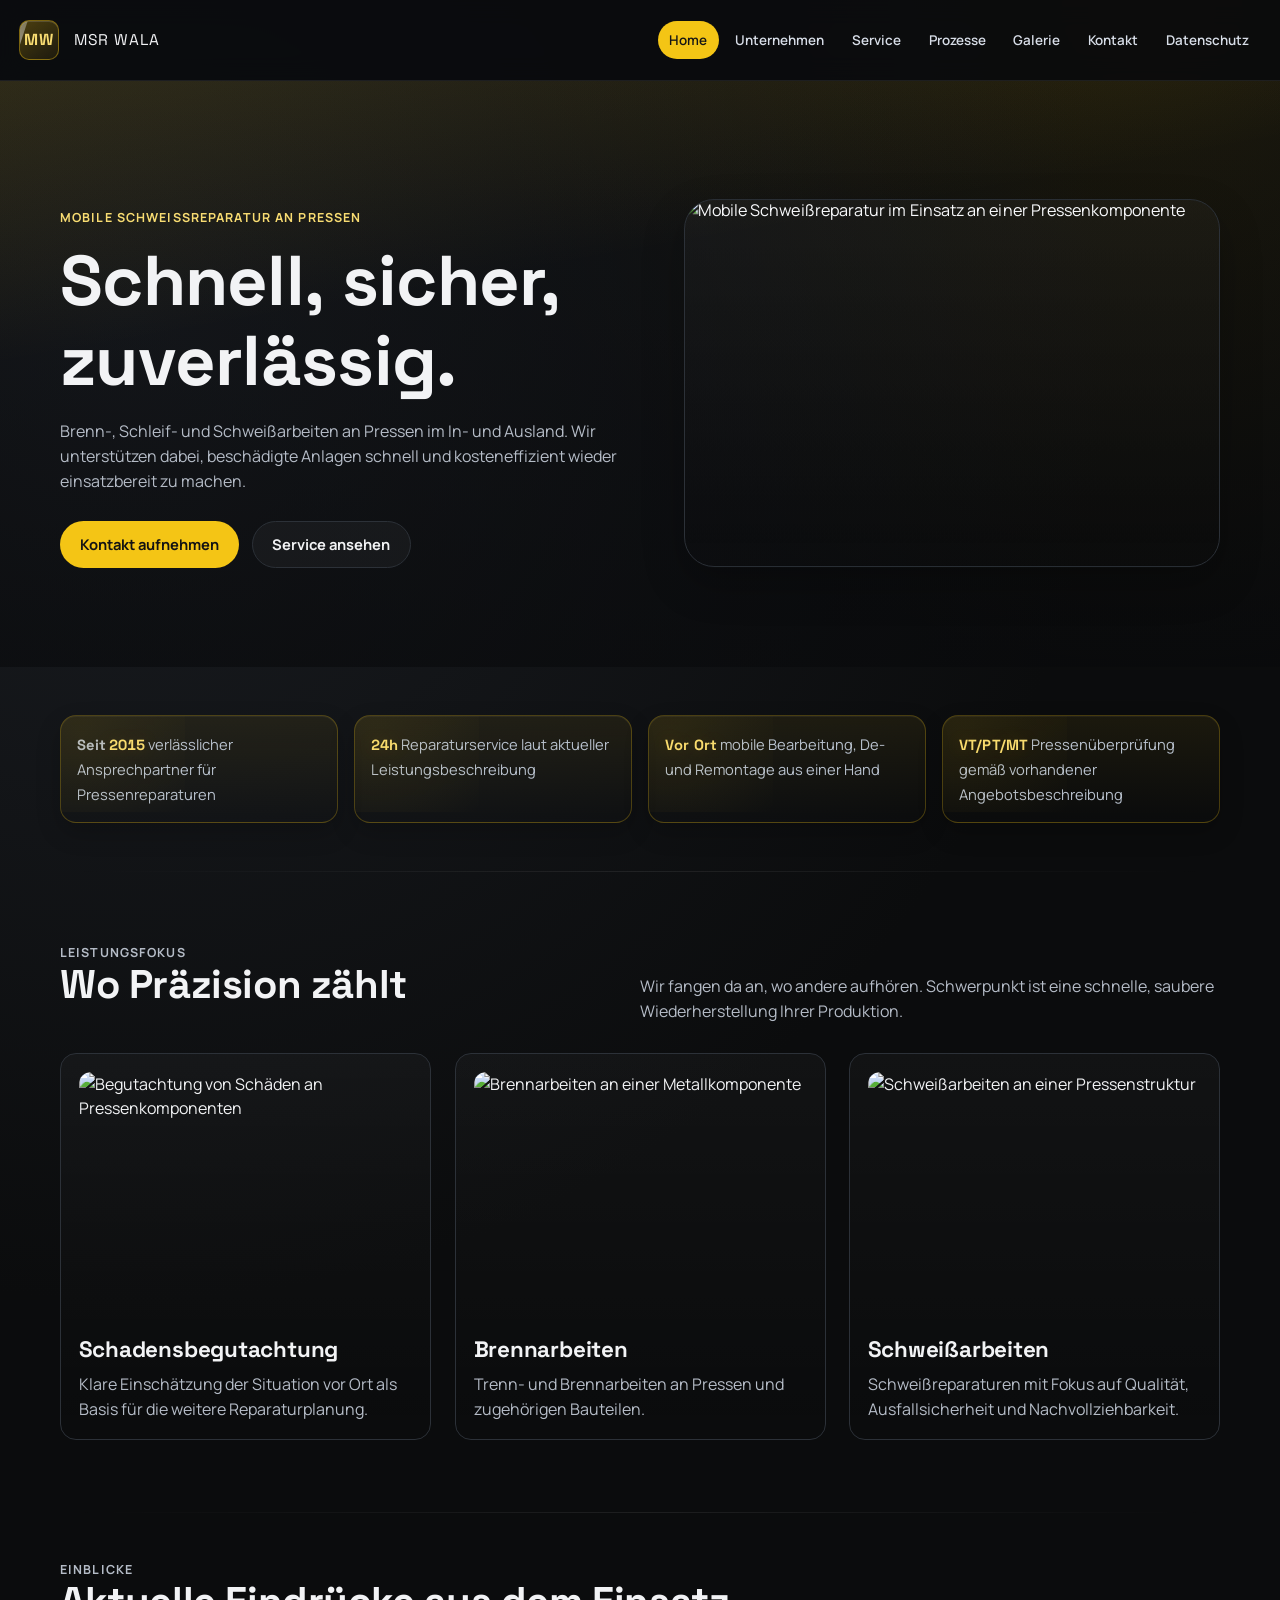
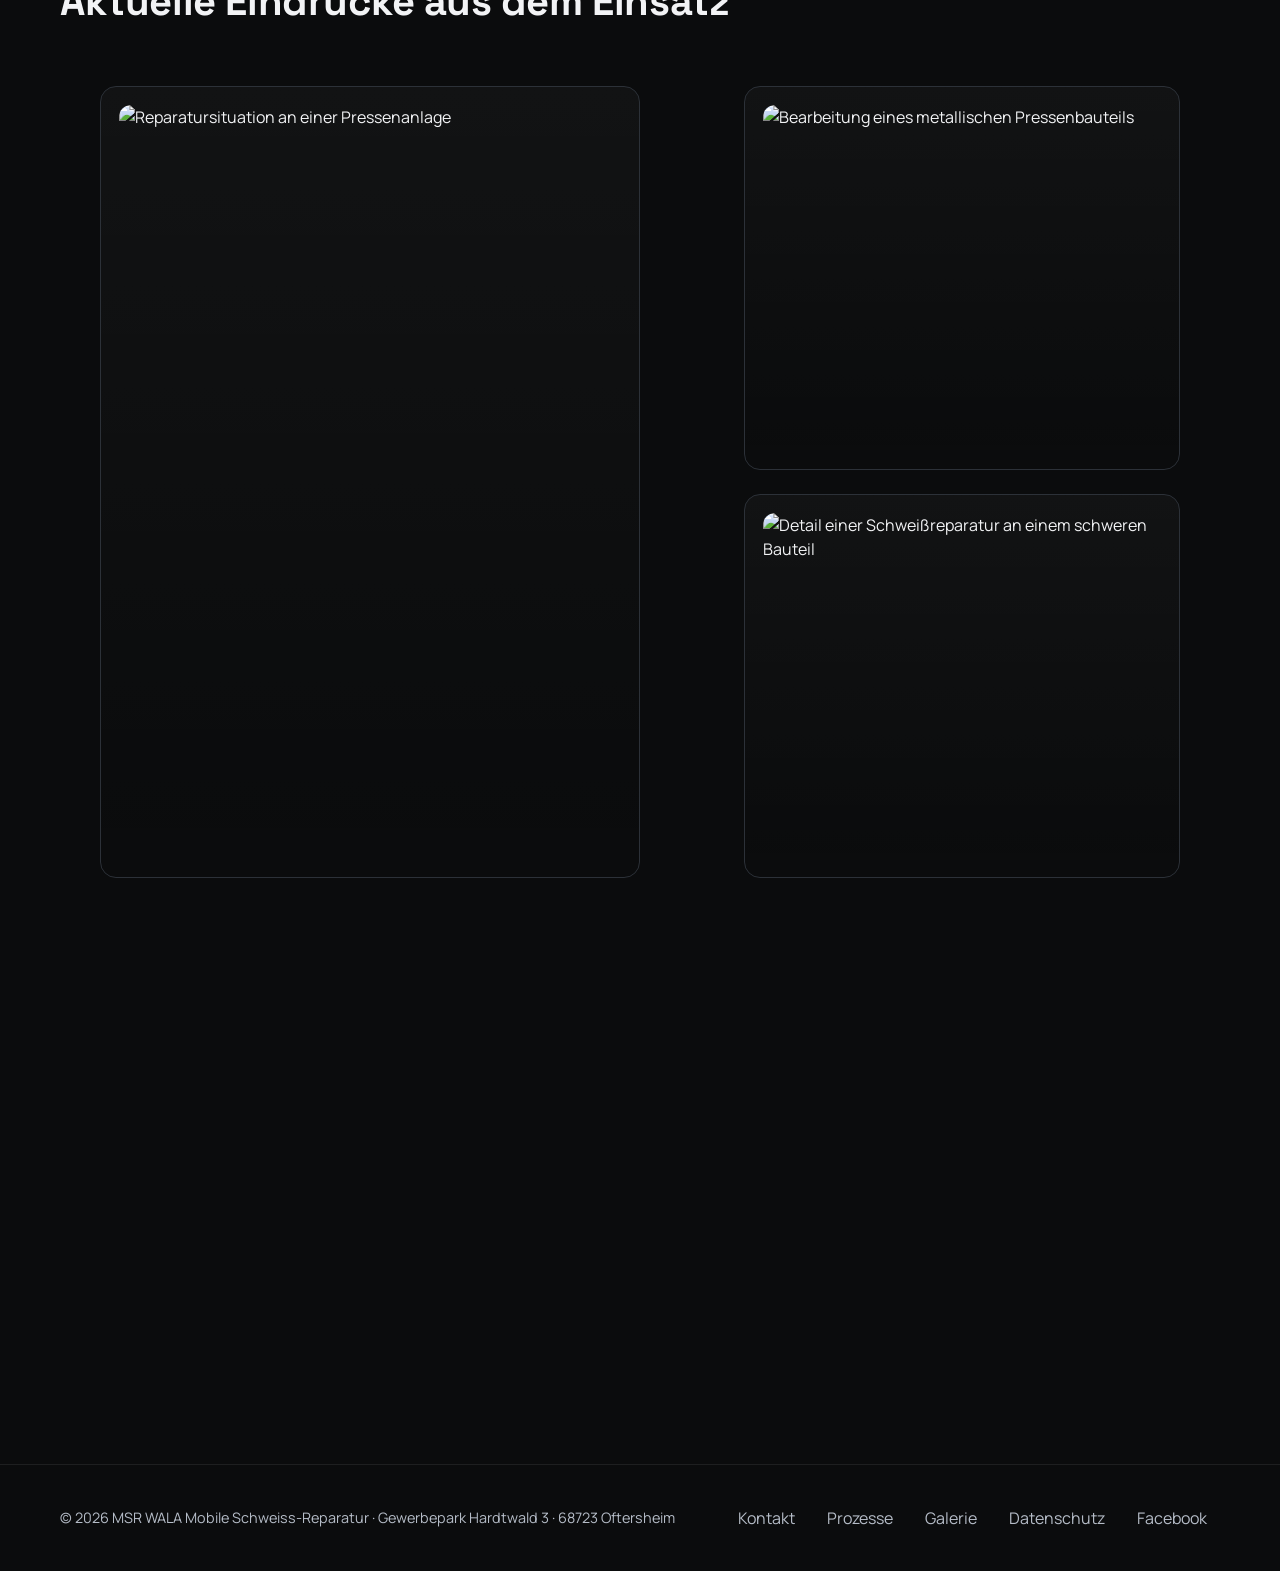
==== commit 62c11ea8: "chore: checkpoint current IA and content restructuring" ====
--- a/index.html
+++ b/index.html
@@ -42,11 +42,9 @@
             <li><a href="./" data-nav-link>Home</a></li>
             <li><a href="unternehmen/" data-nav-link>Unternehmen</a></li>
             <li><a href="service/" data-nav-link>Service</a></li>
+            <li><a href="prozesse/" data-nav-link>Prozesse</a></li>
             <li><a href="galerie/" data-nav-link>Galerie</a></li>
-            <li><a href="referenzen/" data-nav-link>Referenzen</a></li>
             <li><a href="kontakt/" data-nav-link>Kontakt</a></li>
-            <li><a href="anfahrt/" data-nav-link>Anfahrt</a></li>
-            <li><a href="impressum/" data-nav-link>Impressum</a></li>
             <li><a href="datenschutz/" data-nav-link>Datenschutz</a></li>
           </ul>
         </nav>
@@ -215,8 +213,8 @@
         <p class="footer-meta">© <span id="year">2026</span> MSR WALA Mobile Schweiss-Reparatur · Gewerbepark Hardtwald 3 · 68723 Oftersheim</p>
         <ul class="footer-nav">
           <li><a href="kontakt/" data-nav-link>Kontakt</a></li>
-          <li><a href="anfahrt/" data-nav-link>Anfahrt</a></li>
-          <li><a href="impressum/" data-nav-link>Impressum</a></li>
+          <li><a href="prozesse/" data-nav-link>Prozesse</a></li>
+          <li><a href="galerie/" data-nav-link>Galerie</a></li>
           <li><a href="datenschutz/" data-nav-link>Datenschutz</a></li>
           <li><a href="#" data-social="facebook">Facebook</a></li>
         </ul>
--- a/assets/css/main.css
+++ b/assets/css/main.css
@@ -360,6 +360,24 @@
   font-size: clamp(1rem, 1.25vw, 1.1rem);
 }
 
+.subpage-hero-subtitle {
+  margin-top: 0.22rem;
+  max-width: 64ch;
+}
+
+.js body:not(.home-page) [data-hero-sequence] > * {
+  opacity: 0;
+  transform: translateY(16px);
+}
+
+body.subpage-hero-ready [data-hero-sequence] > * {
+  animation: subpageHeroIn 560ms cubic-bezier(0.22, 1, 0.36, 1) both;
+}
+
+body.subpage-hero-ready [data-hero-sequence] > h1 {
+  animation-duration: 640ms;
+}
+
 .hero-actions {
   margin-top: 1.7rem;
   display: flex;
@@ -426,6 +444,15 @@
   filter: saturate(0.95) contrast(1.06);
 }
 
+.js body:not(.home-page) .hero-media img {
+  opacity: 0;
+  transform: scale(1.05) translateY(8px);
+}
+
+body.subpage-hero-ready .hero-media img {
+  animation: subpageHeroImageIn 920ms cubic-bezier(0.22, 1, 0.36, 1) 120ms both;
+}
+
 .hero-text-only .hero-grid {
   grid-template-columns: 1fr;
 }
@@ -447,22 +474,80 @@
 }
 
 .unternehmen-hero-media img {
-  object-position: 50% 34%;
-}
-
-.references-logo-panel {
-  margin-top: 1rem;
-  padding: clamp(1.1rem, 2.4vw, 1.8rem);
-  display: flex;
-  justify-content: center;
-  align-items: center;
-  min-height: clamp(260px, 40vw, 420px);
-}
-
-.references-logo-panel img {
-  width: min(100%, 520px);
-  max-height: min(62vh, 620px);
+  object-position: 50% 50%;
+}
+
+.references-spotlight {
+  display: grid;
+  grid-template-columns: 1.05fr 0.95fr;
+  gap: var(--space-4);
+  align-items: stretch;
+}
+
+.references-copy-card,
+.references-wall {
+  padding: clamp(1.25rem, 3vw, 2rem);
+}
+
+.references-copy-card {
+  display: grid;
+  align-content: start;
+  gap: 0.95rem;
+}
+
+.references-copy-card h2 {
+  margin-bottom: 0.25rem;
+}
+
+.references-copy-card p {
+  margin: 0;
+  color: var(--muted);
+}
+
+.references-copy-card .list-clean {
+  gap: 0.75rem;
+}
+
+.references-wall {
+  position: relative;
+  display: grid;
+  grid-template-columns: repeat(12, minmax(0, 1fr));
+  gap: 0.85rem;
+  align-content: start;
+}
+
+.reference-tile {
+  position: relative;
+  z-index: 1;
+  grid-column: span 6;
+  min-height: 132px;
+  border: 1px solid var(--line);
+  border-radius: 14px;
+  background: linear-gradient(180deg, rgba(255, 255, 255, 0.06), rgba(255, 255, 255, 0.02));
+  padding: clamp(0.7rem, 1.8vw, 1rem);
+  display: grid;
+  place-items: center;
+  overflow: hidden;
+}
+
+.reference-tile img {
+  width: 100%;
+  max-height: 96px;
   object-fit: contain;
+  object-position: center;
+  filter: saturate(0.96) contrast(1.04);
+}
+
+.reference-tile-wide {
+  grid-column: span 12;
+}
+
+.reference-tile-wide img {
+  max-height: 82px;
+}
+
+.reference-tile-compact img {
+  max-height: 86px;
 }
 
 .section-head {
@@ -478,6 +563,65 @@
   margin: 0;
   color: var(--muted);
   max-width: 58ch;
+}
+
+.section-controller-wrap {
+  padding-block: var(--space-4);
+}
+
+.section-controller {
+  position: sticky;
+  top: calc(80px + 0.75rem);
+  z-index: 70;
+  padding: 0.75rem;
+  display: flex;
+  flex-wrap: wrap;
+  gap: 0.55rem;
+  align-items: center;
+  border-radius: var(--radius-lg);
+}
+
+.section-controller a {
+  display: inline-flex;
+  align-items: center;
+  justify-content: center;
+  padding: 0.46rem 0.8rem;
+  border-radius: 999px;
+  border: 1px solid var(--line);
+  color: #d7dde8;
+  font-size: 0.86rem;
+  font-weight: 700;
+  white-space: nowrap;
+  transition: color 0.22s ease, border-color 0.22s ease, background-color 0.22s ease, transform 0.22s ease;
+}
+
+.section-controller a:hover {
+  color: var(--text);
+  border-color: rgba(244, 197, 21, 0.46);
+  transform: translateY(-1px);
+}
+
+.section-controller a.is-active {
+  color: #141414;
+  background: var(--accent);
+  border-color: transparent;
+}
+
+.content-section[data-section-target] {
+  scroll-margin-top: 10rem;
+}
+
+.content-wide {
+  grid-column: 1 / -1;
+}
+
+.content-cluster {
+  display: grid;
+  gap: var(--space-3);
+}
+
+.content-callout {
+  margin-top: var(--space-4);
 }
 
 .grid {
@@ -910,6 +1054,10 @@
     padding: 0.82rem 0.85rem;
   }
 
+  .section-controller {
+    top: calc(80px + 0.45rem);
+  }
+
   .js .nav-toggle {
     display: inline-flex;
   }
@@ -919,6 +1067,7 @@
   .grid-2,
   .grid-3,
   .ref-grid,
+  .references-spotlight,
   .metric-row {
     grid-template-columns: 1fr;
   }
@@ -932,12 +1081,54 @@
     animation: none;
   }
 
+  .reference-tile {
+    min-height: 124px;
+  }
+
   .footer-grid {
     grid-template-columns: 1fr;
   }
 
   .footer-nav {
     justify-content: flex-start;
+  }
+}
+
+@media (min-width: 821px) and (max-width: 1200px) {
+  .unternehmen-page .hero-grid,
+  .service-page .hero-grid {
+    grid-template-columns: minmax(0, 1fr) minmax(0, 1fr);
+    align-items: center;
+    gap: clamp(1.4rem, 2.8vw, 2.1rem);
+  }
+
+  .unternehmen-page .unternehmen-hero-media,
+  .service-page .service-hero-media {
+    aspect-ratio: 16 / 11;
+  }
+
+  .unternehmen-page .hero-copy,
+  .service-page .hero-copy {
+    max-width: 54ch;
+  }
+
+  .service-page .grid.grid-3 {
+    grid-template-columns: repeat(2, minmax(0, 1fr));
+    gap: clamp(0.95rem, 2vw, 1.2rem);
+  }
+
+  .service-page .grid.grid-3 .image-card {
+    display: flex;
+    flex-direction: column;
+    height: 100%;
+  }
+
+  .service-page .grid.grid-3 .image-card img {
+    margin-bottom: 0.85rem;
+    aspect-ratio: 16 / 11;
+    min-height: 0;
+    object-fit: cover;
+    object-position: center;
   }
 }
 
@@ -949,6 +1140,93 @@
 
   .brand-sub {
     font-size: 0.74rem;
+  }
+
+  .section-controller {
+    padding: 0.62rem;
+    gap: 0.45rem;
+  }
+
+  .section-controller a {
+    width: 100%;
+    justify-content: flex-start;
+    padding: 0.62rem 0.75rem;
+  }
+}
+
+@media (max-width: 700px) {
+  .service-page .service-process-table-card h2,
+  .service-page .service-overview-card h2 {
+    margin-bottom: 0.85rem;
+  }
+
+  .service-page .service-table {
+    border: 0;
+    border-radius: 0;
+    display: block;
+  }
+
+  .service-page .service-table thead {
+    display: none;
+  }
+
+  .service-page .service-table tbody {
+    display: grid;
+    gap: 0.7rem;
+  }
+
+  .service-page .service-table tr {
+    display: grid;
+    gap: 0.36rem;
+    border: 1px solid var(--line);
+    border-radius: 12px;
+    padding: 0.72rem;
+    background: rgba(255, 255, 255, 0.02);
+  }
+
+  .service-page .service-table td {
+    display: block;
+    padding: 0;
+    border-bottom: 0;
+    overflow-wrap: anywhere;
+  }
+
+  .service-page .service-table td:first-child {
+    font-family: var(--font-title);
+    font-size: 0.96rem;
+    color: var(--accent-soft);
+  }
+
+  .service-page .service-table td:last-child {
+    color: var(--muted);
+    font-size: 0.92rem;
+    line-height: 1.5;
+  }
+
+  .service-page .service-overview-card .list-clean {
+    gap: 0.56rem;
+  }
+
+  .service-page .service-overview-card .list-clean li {
+    padding-left: 0.7rem;
+    line-height: 1.5;
+    font-size: 0.93rem;
+    overflow-wrap: anywhere;
+  }
+
+  .references-wall {
+    grid-template-columns: 1fr;
+  }
+
+  .reference-tile,
+  .reference-tile-wide {
+    grid-column: auto;
+    min-height: 112px;
+  }
+
+  .reference-tile img,
+  .reference-tile-wide img {
+    max-height: 72px;
   }
 }
 
@@ -983,6 +1261,17 @@
     opacity: 1 !important;
     transform: none !important;
   }
+
+  body:not(.home-page) [data-hero-sequence] > * {
+    opacity: 1 !important;
+    transform: none !important;
+  }
+
+  body:not(.home-page) .hero-media img {
+    opacity: 1 !important;
+    transform: none !important;
+    animation: none !important;
+  }
 }
 
 @keyframes brandSheen {
@@ -1016,3 +1305,27 @@
     transform: translateY(-4px);
   }
 }
+
+@keyframes subpageHeroIn {
+  from {
+    opacity: 0;
+    transform: translateY(16px);
+  }
+
+  to {
+    opacity: 1;
+    transform: translateY(0);
+  }
+}
+
+@keyframes subpageHeroImageIn {
+  from {
+    opacity: 0;
+    transform: scale(1.05) translateY(8px);
+  }
+
+  to {
+    opacity: 1;
+    transform: scale(1.01) translateY(0);
+  }
+}
--- a/assets/css/home.css
+++ b/assets/css/home.css
@@ -17,13 +17,29 @@
   transform: none;
 }
 
-.js .home-page [data-hero-sequence] > * {
+.js .home-page:not(.home-hero-ready) [data-hero-sequence] > :not(.home-hero-actions) {
   opacity: 0;
   transform: translateY(18px);
 }
 
+.js .home-page:not(.home-hero-ready) .home-hero-actions {
+  opacity: 0;
+  transform: translateY(18px);
+}
+
+.js .home-page:not(.home-hero-ready) .home-hero-cta {
+  opacity: 0;
+  transform: translateY(10px);
+}
+
 .js .home-page .home-hero-headline .word {
   display: inline-block;
+  opacity: 1;
+  transform: translateY(0);
+  filter: blur(0);
+}
+
+.js .home-page:not(.home-hero-ready) .home-hero-headline .word {
   opacity: 0;
   transform: translateY(105%);
   filter: blur(2px);
@@ -40,11 +56,14 @@
 
 .home-page.home-hero-ready .home-hero-headline .word {
   animation: homeWordIn 720ms cubic-bezier(0.22, 1, 0.36, 1) both;
-  animation-delay: calc(220ms + var(--word-index) * 70ms);
 }
 
 .home-page.home-hero-ready .home-hero-copy {
   animation: homeFadeUp 720ms cubic-bezier(0.22, 1, 0.36, 1) 520ms both;
+}
+
+.home-page.home-hero-ready .home-hero-actions {
+  animation: homeFadeUp 640ms cubic-bezier(0.22, 1, 0.36, 1) 610ms both;
 }
 
 .home-page.home-hero-ready .home-hero-cta-primary {
@@ -62,6 +81,28 @@
 .home-page .home-metric {
   position: relative;
   overflow: hidden;
+  border-color: rgba(244, 197, 21, 0.26);
+  background: linear-gradient(180deg, rgba(244, 197, 21, 0.07), rgba(255, 255, 255, 0));
+  box-shadow:
+    inset 0 1px 0 rgba(255, 255, 255, 0.05),
+    0 10px 24px rgba(0, 0, 0, 0.2);
+  transition:
+    transform 320ms cubic-bezier(0.22, 1, 0.36, 1),
+    border-color 320ms ease,
+    background 320ms ease,
+    box-shadow 320ms ease;
+}
+
+.home-page .home-metric::before {
+  content: "";
+  position: absolute;
+  inset: -55% auto auto -30%;
+  width: 75%;
+  height: 145%;
+  background: radial-gradient(circle at center, rgba(244, 197, 21, 0.2), rgba(244, 197, 21, 0));
+  opacity: 0.32;
+  pointer-events: none;
+  transition: opacity 320ms ease, transform 320ms ease;
 }
 
 .home-page .home-metric::after {
@@ -84,17 +125,34 @@
   display: inline-flex;
   align-items: baseline;
   gap: 0.18rem;
+  color: var(--accent-soft);
 }
 
 .home-page .metric-value {
+  color: var(--accent-soft);
   font-variant-numeric: tabular-nums;
   letter-spacing: 0.01em;
+  text-shadow: 0 0 18px rgba(244, 197, 21, 0.2);
+}
+
+.home-page .home-metric > span {
+  color: #b8c1cd;
 }
 
 .home-page .home-metric:hover,
 .home-page .home-metric:focus-within {
-  border-color: rgba(244, 197, 21, 0.5);
-  background: linear-gradient(180deg, rgba(255, 255, 255, 0.06), rgba(255, 255, 255, 0));
+  transform: translateY(-4px);
+  border-color: rgba(244, 197, 21, 0.56);
+  background: linear-gradient(180deg, rgba(244, 197, 21, 0.14), rgba(255, 255, 255, 0));
+  box-shadow:
+    0 18px 34px rgba(0, 0, 0, 0.3),
+    0 0 0 1px rgba(244, 197, 21, 0.08);
+}
+
+.home-page .home-metric:hover::before,
+.home-page .home-metric:focus-within::before {
+  opacity: 0.58;
+  transform: translateX(8px);
 }
 
 .home-page .home-metric:hover::after,
@@ -104,7 +162,7 @@
 
 .home-page .home-metric:hover .metric-value,
 .home-page .home-metric:focus-within .metric-value {
-  color: var(--accent-soft);
+  color: #f8dc72;
 }
 
 .home-page .home-metric.reveal-left {
@@ -150,7 +208,66 @@
   max-width: 64ch;
 }
 
-@media (max-width: 1000px) {
+@media (min-width: 821px) and (max-width: 1200px) {
+  .home-page .hero-grid {
+    grid-template-columns: minmax(0, 1.02fr) minmax(0, 0.98fr);
+    align-items: center;
+    gap: clamp(1.35rem, 2.6vw, 2rem);
+  }
+
+  .home-page .home-hero-content {
+    max-width: 54ch;
+  }
+
+  .home-page .home-hero-headline {
+    font-size: clamp(2.35rem, 5.2vw, 3.35rem);
+  }
+
+  .home-page .home-hero-media {
+    aspect-ratio: 5 / 4;
+  }
+
+  .home-page .grid.grid-3 {
+    grid-template-columns: repeat(2, minmax(0, 1fr));
+    gap: clamp(0.95rem, 2vw, 1.2rem);
+  }
+
+  .home-page .metric-row {
+    grid-template-columns: repeat(2, minmax(0, 1fr));
+    gap: clamp(0.8rem, 1.8vw, 1rem);
+  }
+
+  .home-page .grid.grid-3 .image-card {
+    height: 100%;
+  }
+
+  .home-page .grid.grid-3 .image-card img {
+    margin-bottom: 0.85rem;
+    aspect-ratio: 16 / 11;
+    min-height: 0;
+    object-position: center;
+  }
+
+  .home-page .home-teaser-grid {
+    grid-template-columns: repeat(3, minmax(0, 1fr));
+    grid-template-rows: minmax(220px, 1fr);
+    gap: clamp(0.9rem, 2vw, 1.2rem);
+  }
+
+  .home-page .home-teaser-item,
+  .home-page .home-teaser-item-lead {
+    grid-row: auto;
+    grid-column: auto;
+  }
+
+  .home-page .home-teaser-item img {
+    min-height: 0;
+    aspect-ratio: 4 / 3;
+    object-position: center;
+  }
+}
+
+@media (max-width: 820px) {
   .home-page .home-hero-media {
     aspect-ratio: 16 / 12;
   }
@@ -182,6 +299,7 @@
 
 @media (prefers-reduced-motion: reduce) {
   .home-page [data-hero-sequence] > *,
+  .home-page .home-hero-cta,
   .home-page .home-hero-headline .word {
     opacity: 1 !important;
     transform: none !important;
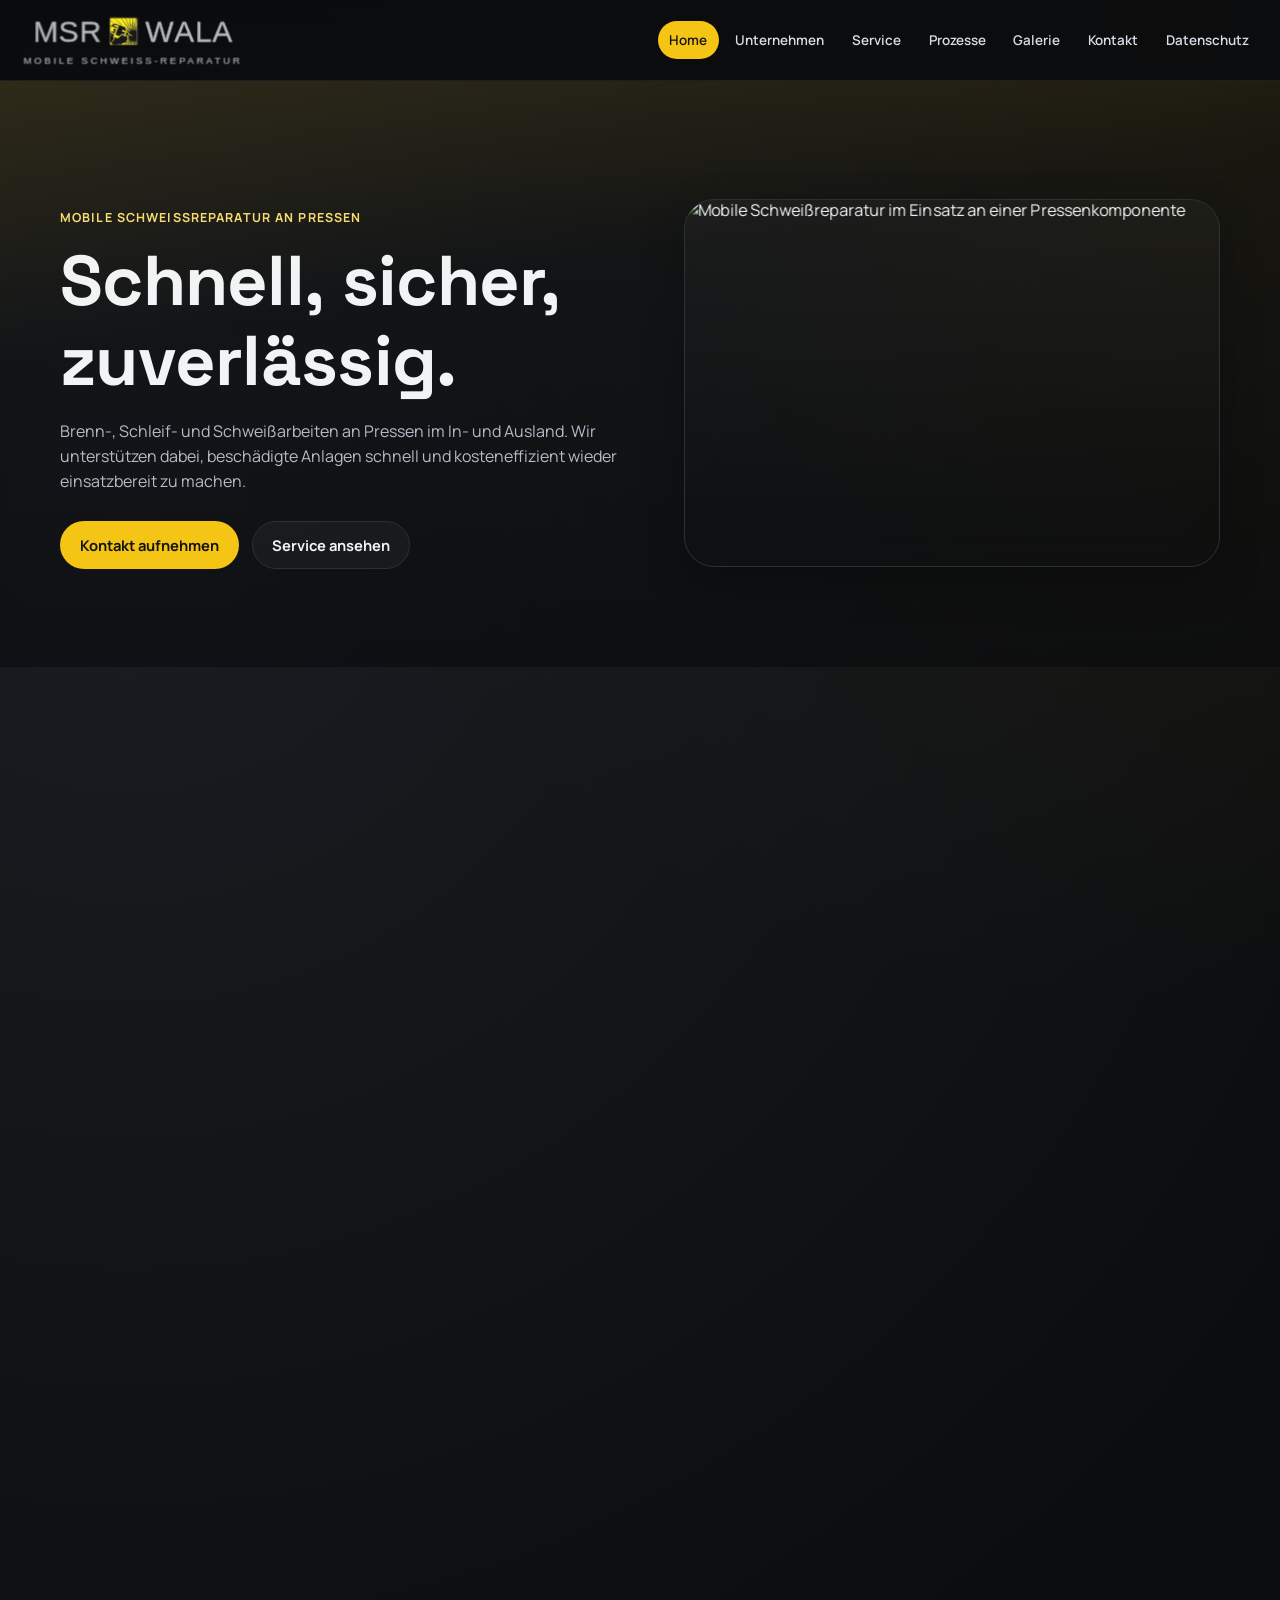
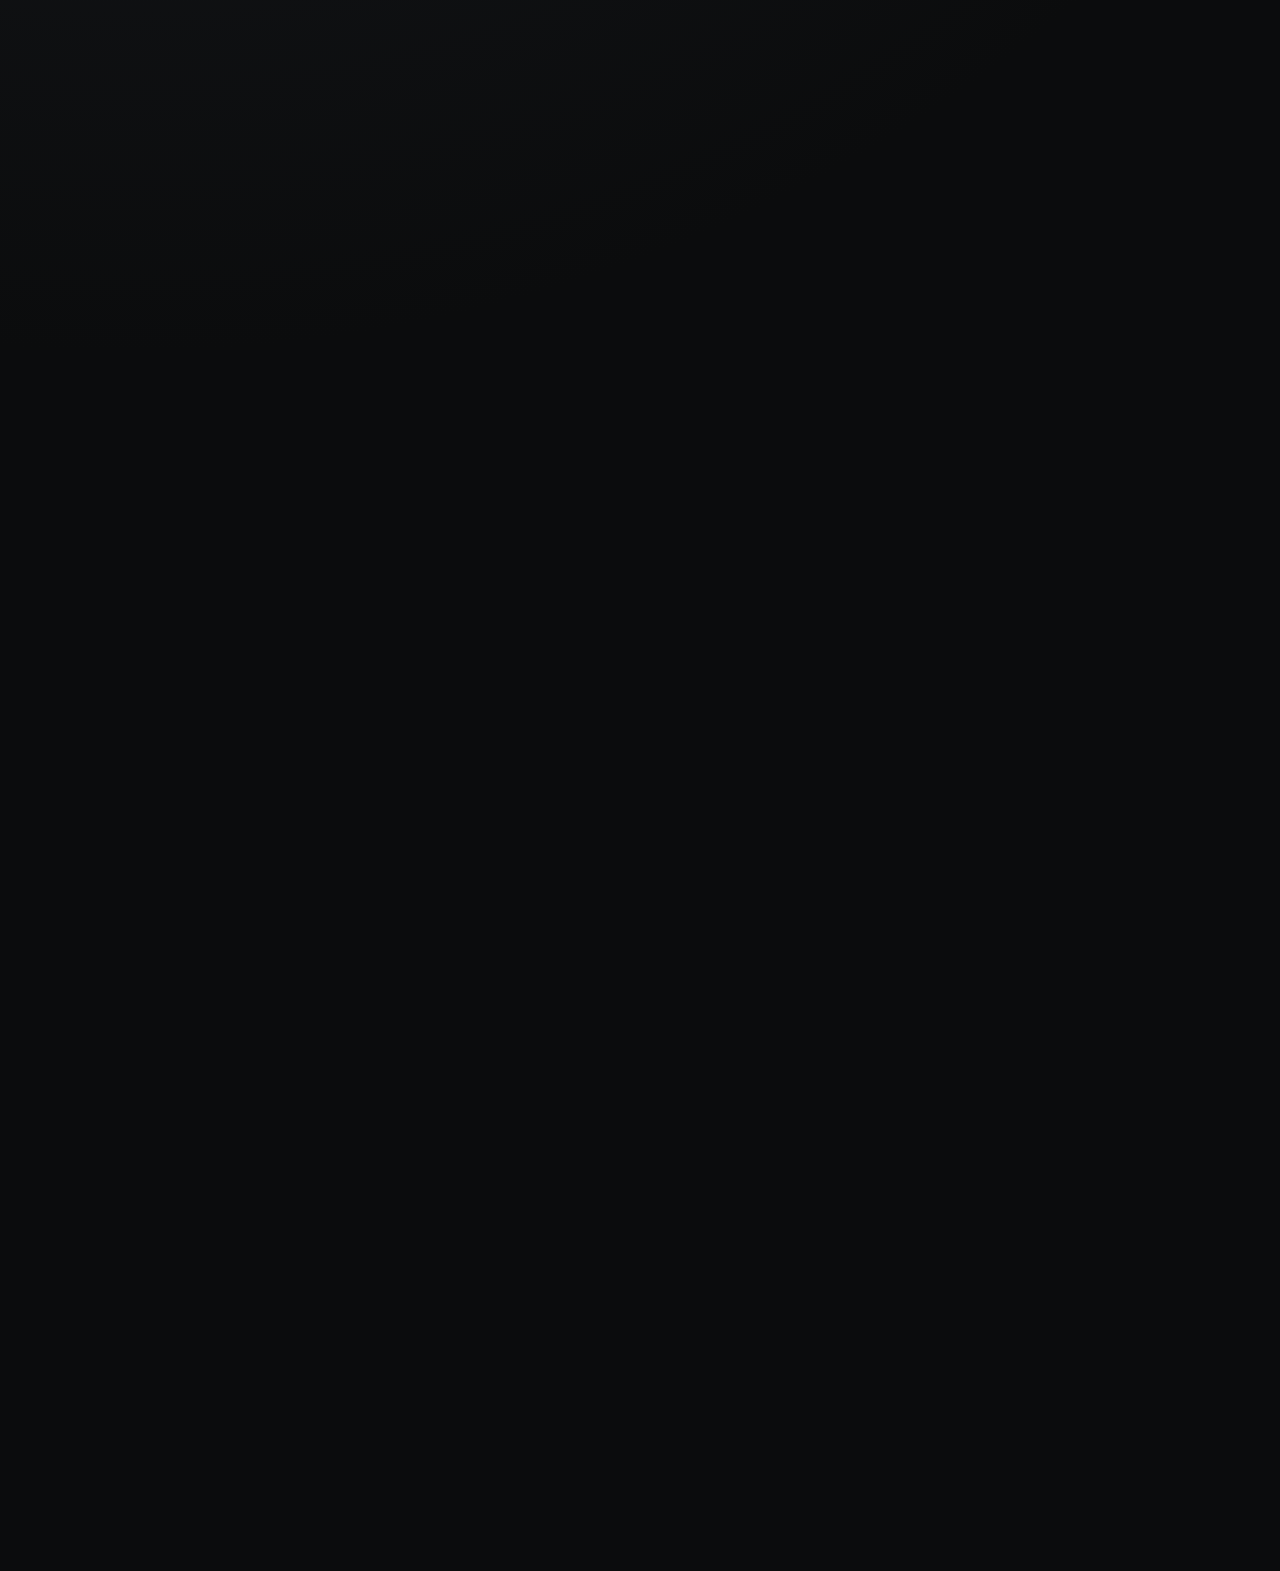
==== commit 4eaab306: "feat: integrate faithful animated header logo across pages" ====
--- a/index.html
+++ b/index.html
@@ -25,11 +25,34 @@
 
     <header class="site-header">
       <div class="container nav-shell">
-        <a class="brand" href="./" aria-label="MSR WALA Startseite">
-          <span class="brand-mark">MW</span>
-          <span class="brand-text">
-            <span class="brand-title">MSR WALA</span>
-            <span class="brand-sub">Mobile Schweiss-Reparatur</span>
+        <a class="brand brand-logo" href="./" aria-label="MSR WALA Startseite">
+          <span class="brand-logo-shell">
+            <span class="logo-stage">
+              <span class="flash-sheen" aria-hidden="true"></span>
+              <span class="sparks" aria-hidden="true">
+                <span class="spark s1"></span>
+                <span class="spark s2"></span>
+                <span class="spark s3"></span>
+                <span class="spark s4"></span>
+                <span class="spark s5"></span>
+                <span class="spark s6"></span>
+              </span>
+              <span class="smoke" aria-hidden="true">
+                <span></span><span></span><span></span><span></span><span></span>
+              </span>
+              <span class="top-row">
+                <span class="main-text msr" aria-hidden="true">
+                  <span class="char">M</span><span class="char">S</span><span class="char">R</span>
+                </span>
+                <span class="logo-icon-wrap" aria-hidden="true">
+                  <img src="mw-icon.png" alt="" loading="eager" decoding="async" />
+                </span>
+                <span class="main-text wala" aria-hidden="true">
+                  <span class="char">W</span><span class="char">A</span><span class="char">L</span><span class="char">A</span>
+                </span>
+              </span>
+              <span class="sub-text" aria-hidden="true">MOBILE SCHWEISS-REPARATUR</span>
+            </span>
           </span>
         </a>
 
--- a/assets/css/main.css
+++ b/assets/css/main.css
@@ -127,60 +127,260 @@
 }
 
 .brand {
+  position: relative;
   display: inline-flex;
   align-items: center;
-  gap: 0.9rem;
   min-width: 0;
-  flex-shrink: 0;
-}
-
-.brand-mark {
+  max-width: 100%;
+  flex: 0 1 auto;
+}
+
+.brand.brand-logo {
+  --logo-scale: 0.415;
+  --logo-width: 592px;
+  --logo-height: 136px;
+  width: calc(var(--logo-width) * var(--logo-scale));
+  min-width: calc(var(--logo-width) * var(--logo-scale));
+  max-width: calc(var(--logo-width) * var(--logo-scale));
+  align-self: center;
+}
+
+.brand-logo-shell {
   position: relative;
-  overflow: hidden;
-  width: 40px;
-  height: 40px;
-  border-radius: 10px;
-  border: 1px solid rgba(244, 197, 21, 0.4);
-  background: linear-gradient(145deg, rgba(244, 197, 21, 0.28), rgba(244, 197, 21, 0.08));
+  display: block;
+  width: calc(var(--logo-width) * var(--logo-scale));
+  height: calc(var(--logo-height) * var(--logo-scale));
+  overflow: visible;
+}
+
+.brand-logo .logo-stage {
+  --text-main: #b8bcc2;
+  --text-stroke: #8f949b;
+  --text-shadow: #555;
+  position: absolute;
+  left: 0;
+  top: 0;
+  z-index: 2;
+  width: var(--logo-width);
+  transform: scale(var(--logo-scale));
+  transform-origin: left top;
+}
+
+.brand-logo .top-row {
+  position: relative;
+  display: flex;
+  align-items: center;
+  justify-content: center;
+  gap: 18px;
+  min-height: 92px;
+  margin: 0 auto;
+}
+
+.brand-logo .main-text {
+  position: relative;
+  display: inline-flex;
+  align-items: center;
+  font-size: 78px;
+  line-height: 1;
+  letter-spacing: 1.4px;
+  color: var(--text-main);
+  text-shadow: 0 0 1px var(--text-shadow);
+  -webkit-text-stroke: 1.15px var(--text-stroke);
+  font-family: "Arial Black", sans-serif;
+  white-space: nowrap;
+  flex: 0 0 auto;
+}
+
+.brand-logo .char {
+  display: inline-block;
+  opacity: 0;
+  transform: translateY(8px) scale(0.96);
+  filter: blur(4px) brightness(1.35);
+  transform-origin: center;
+  animation-fill-mode: forwards;
+}
+
+.brand-logo .logo-icon-wrap {
+  position: relative;
   display: inline-flex;
   align-items: center;
   justify-content: center;
-  font-family: var(--font-title);
-  font-weight: 700;
-  letter-spacing: 0.08em;
-  color: var(--accent-soft);
-  box-shadow: inset 0 1px 0 rgba(255, 255, 255, 0.14);
-}
-
-.brand-mark::after {
-  content: "";
+  width: 78px;
+  height: 78px;
+  flex: 0 0 78px;
+}
+
+.brand-logo .logo-icon-wrap img {
+  display: block;
+  width: 100%;
+  height: 100%;
+  object-fit: contain;
+  opacity: 0;
+  transform: scale(0.9);
+  filter: brightness(1.8) blur(3px) drop-shadow(0 0 14px rgba(255, 153, 0, 0.55));
+  animation-fill-mode: forwards;
+}
+
+.brand-logo .sub-text {
+  display: block;
+  width: max-content;
+  margin-top: 16px;
+  text-align: center;
+  margin-left: auto;
+  margin-right: auto;
+  font-size: 25px;
+  font-weight: 400;
+  line-height: 1;
+  letter-spacing: 7px;
+  color: var(--text-main);
+  text-shadow: 0 0 1px var(--text-shadow);
+  -webkit-text-stroke: 0.4px var(--text-stroke);
+  font-family: Arial, sans-serif;
+  white-space: nowrap;
+  opacity: 0;
+  transform: translateY(10px);
+  filter: blur(3px);
+  animation-fill-mode: forwards;
+}
+
+.brand-logo .flash-sheen {
   position: absolute;
-  inset: -130% auto -130% -35%;
-  width: 36%;
-  background: linear-gradient(180deg, transparent, rgba(255, 255, 255, 0.45), transparent);
-  transform: rotate(18deg);
-  animation: brandSheen 7s ease-in-out infinite;
-}
-
-.brand-text {
-  min-width: 0;
-}
-
-.brand-title {
-  font-family: var(--font-title);
-  margin: 0;
-  font-size: 0.97rem;
-  letter-spacing: 0.06em;
-  text-transform: uppercase;
-  white-space: nowrap;
-}
-
-.brand-sub {
-  margin: 0;
-  color: var(--muted);
-  font-size: 0.76rem;
-  line-height: 1.2;
-  white-space: nowrap;
+  inset: 0;
+  opacity: 0;
+  background:
+    radial-gradient(circle at center, rgba(255, 255, 255, 0.10), transparent 18%),
+    radial-gradient(circle at center, rgba(255, 153, 0, 0.10), transparent 28%);
+  z-index: 1;
+  pointer-events: none;
+  animation: flashPulse 2.8s linear forwards;
+}
+
+.brand-logo .sparks {
+  position: absolute;
+  inset: 0;
+  pointer-events: none;
+  overflow: hidden;
+  z-index: 6;
+}
+
+.brand-logo .spark {
+  position: absolute;
+  width: 7px;
+  height: 2px;
+  border-radius: 999px;
+  background: linear-gradient(90deg, rgba(255, 255, 255, 0.98), rgba(255, 153, 0, 0.45));
+  opacity: 0;
+  filter: blur(0.2px);
+  animation-fill-mode: forwards;
+}
+
+.brand-logo .smoke {
+  position: absolute;
+  inset: 0;
+  overflow: hidden;
+  pointer-events: none;
+  z-index: 4;
+}
+
+.brand-logo .smoke span {
+  position: absolute;
+  width: 18px;
+  height: 18px;
+  border-radius: 50%;
+  background: radial-gradient(circle, rgba(255, 255, 255, 0.10), rgba(255, 255, 255, 0.01) 70%, transparent 72%);
+  filter: blur(2px);
+  opacity: 0;
+  animation-fill-mode: forwards;
+}
+
+.brand-logo .msr .char:nth-child(1) {
+  animation: revealChar 0.7s ease-out 0.18s forwards;
+}
+
+.brand-logo .msr .char:nth-child(2) {
+  animation: revealChar 0.7s ease-out 0.36s forwards;
+}
+
+.brand-logo .msr .char:nth-child(3) {
+  animation: revealChar 0.7s ease-out 0.54s forwards;
+}
+
+.brand-logo .wala .char:nth-child(1) {
+  animation: revealChar 0.7s ease-out 1.10s forwards;
+}
+
+.brand-logo .wala .char:nth-child(2) {
+  animation: revealChar 0.7s ease-out 1.28s forwards;
+}
+
+.brand-logo .wala .char:nth-child(3) {
+  animation: revealChar 0.7s ease-out 1.46s forwards;
+}
+
+.brand-logo .wala .char:nth-child(4) {
+  animation: revealChar 0.7s ease-out 1.64s forwards;
+}
+
+.brand-logo .logo-icon-wrap img {
+  animation: revealIcon 0.9s ease-out 0.82s forwards;
+}
+
+.brand-logo .sub-text {
+  animation: revealSub 0.8s ease-out 2s forwards;
+}
+
+.brand-logo .spark.s1 {
+  animation: spark1 0.45s ease-out 0.4s forwards;
+}
+
+.brand-logo .spark.s2 {
+  animation: spark2 0.45s ease-out 0.72s forwards;
+}
+
+.brand-logo .spark.s3 {
+  animation: spark3 0.45s ease-out 1s forwards;
+}
+
+.brand-logo .spark.s4 {
+  animation: spark4 0.45s ease-out 1.28s forwards;
+}
+
+.brand-logo .spark.s5 {
+  animation: spark5 0.45s ease-out 1.56s forwards;
+}
+
+.brand-logo .spark.s6 {
+  animation: spark6 0.45s ease-out 1.78s forwards;
+}
+
+.brand-logo .smoke span:nth-child(1) {
+  left: 24%;
+  bottom: 58px;
+  animation: smokeLift 1.4s ease-out 0.58s forwards;
+}
+
+.brand-logo .smoke span:nth-child(2) {
+  left: 32%;
+  bottom: 60px;
+  animation: smokeLift 1.4s ease-out 0.92s forwards;
+}
+
+.brand-logo .smoke span:nth-child(3) {
+  left: 54%;
+  bottom: 60px;
+  animation: smokeLift 1.4s ease-out 1.18s forwards;
+}
+
+.brand-logo .smoke span:nth-child(4) {
+  left: 67%;
+  bottom: 60px;
+  animation: smokeLift 1.4s ease-out 1.46s forwards;
+}
+
+.brand-logo .smoke span:nth-child(5) {
+  left: 78%;
+  bottom: 60px;
+  animation: smokeLift 1.4s ease-out 1.74s forwards;
 }
 
 .nav-toggle {
@@ -573,25 +773,30 @@
   position: sticky;
   top: calc(80px + 0.75rem);
   z-index: 70;
-  padding: 0.75rem;
+  width: 100%;
+  padding: 0.9rem;
+  display: grid;
+  grid-template-columns: repeat(auto-fit, minmax(170px, 1fr));
+  gap: 0.65rem;
+  align-items: stretch;
+  border-radius: var(--radius-lg);
+  background:
+    linear-gradient(180deg, rgba(244, 197, 21, 0.08), rgba(255, 255, 255, 0.01)),
+    rgba(12, 14, 16, 0.88);
+}
+
+.section-controller a {
   display: flex;
-  flex-wrap: wrap;
-  gap: 0.55rem;
-  align-items: center;
-  border-radius: var(--radius-lg);
-}
-
-.section-controller a {
-  display: inline-flex;
   align-items: center;
   justify-content: center;
-  padding: 0.46rem 0.8rem;
-  border-radius: 999px;
+  min-height: 2.5rem;
+  padding: 0.55rem 0.8rem;
+  border-radius: 12px;
   border: 1px solid var(--line);
   color: #d7dde8;
-  font-size: 0.86rem;
+  font-size: 0.84rem;
   font-weight: 700;
-  white-space: nowrap;
+  text-align: center;
   transition: color 0.22s ease, border-color 0.22s ease, background-color 0.22s ease, transform 0.22s ease;
 }
 
@@ -605,6 +810,7 @@
   color: #141414;
   background: var(--accent);
   border-color: transparent;
+  box-shadow: 0 8px 20px rgba(244, 197, 21, 0.28);
 }
 
 .content-section[data-section-target] {
@@ -622,6 +828,257 @@
 
 .content-callout {
   margin-top: var(--space-4);
+}
+
+.section-clean {
+  max-width: 78ch;
+  color: var(--muted);
+}
+
+.section-clean p {
+  margin-top: 0;
+}
+
+.unternehmen-page .unternehmen-about-grid {
+  align-items: start;
+}
+
+.unternehmen-page .unternehmen-about-grid .card,
+.unternehmen-page .unternehmen-hauptsitz-grid .card {
+  height: 100%;
+}
+
+.unternehmen-page .unternehmen-fokus-grid {
+  align-items: start;
+}
+
+.unternehmen-page .unternehmen-branchen-intro {
+  margin-bottom: var(--space-4);
+}
+
+.unternehmen-page .unternehmen-branchen-grid {
+  margin-top: var(--space-4);
+  gap: calc(var(--space-4) + 0.45rem);
+}
+
+.unternehmen-page .unternehmen-hauptsitz-lead {
+  margin-bottom: var(--space-4);
+}
+
+.unternehmen-page .unternehmen-hauptsitz-grid {
+  align-items: stretch;
+}
+
+.unternehmen-page .unternehmen-hauptsitz-grid .card {
+  display: flex;
+  flex-direction: column;
+  justify-content: flex-start;
+}
+
+.service-page .service-hero-media img {
+  object-position: 50% 24%;
+}
+
+.service-page .service-schweiss-lead p:last-child {
+  margin-bottom: 0;
+}
+
+.service-page .service-cta-wrap {
+  display: flex;
+  justify-content: center;
+  margin-top: 1.45rem;
+  margin-bottom: 2.1rem;
+}
+
+.service-page .service-schweiss-grid {
+  align-items: stretch;
+}
+
+.service-page .service-schweiss-box {
+  height: 100%;
+  display: flex;
+  flex-direction: column;
+  justify-content: center;
+}
+
+.service-page .service-schweiss-box p + p {
+  margin-top: 0.6rem;
+}
+
+.service-page .service-schweiss-box .list-clean {
+  margin-top: 0.65rem;
+}
+
+.service-page .service-schweiss-contact {
+  justify-content: center;
+  gap: 0.5rem;
+}
+
+.service-page .service-projekte-grid {
+  align-items: start;
+}
+
+.service-page .service-riss-layout {
+  display: grid;
+  grid-template-columns: minmax(0, 1.04fr) minmax(0, 0.96fr);
+  gap: var(--space-4);
+  align-items: stretch;
+}
+
+.service-page .service-riss-main {
+  display: flex;
+  flex-direction: column;
+  justify-content: center;
+}
+
+.service-page .service-riss-right {
+  display: grid;
+  grid-template-rows: 1fr auto;
+  gap: var(--space-4);
+}
+
+.service-page .service-riss-benefits {
+  display: flex;
+  flex-direction: column;
+  justify-content: center;
+}
+
+.service-page .service-riss-closing {
+  display: flex;
+  flex-direction: column;
+  justify-content: center;
+}
+
+.service-page .service-neu-intro {
+  margin-bottom: var(--space-4);
+}
+
+.service-page .service-sonstiges-grid {
+  margin-top: var(--space-4);
+}
+
+.prozesse-page .hero-media img {
+  object-position: 50% 28%;
+}
+
+.prozesse-page .prozesse-compact-list {
+  margin-bottom: var(--space-4);
+}
+
+.prozesse-page .prozesse-mini-grid {
+  grid-template-columns: repeat(2, minmax(0, 1fr));
+}
+
+.prozesse-page .prozesse-mini-grid .card {
+  min-height: 0;
+  display: flex;
+  align-items: center;
+}
+
+.prozesse-page .prozesse-media-row {
+  margin-top: var(--space-4);
+}
+
+.prozesse-page .prozesse-media-row .image-card img {
+  margin-bottom: 0;
+  aspect-ratio: 16 / 10;
+}
+
+.prozesse-page .prozesse-nach-grid {
+  align-items: stretch;
+}
+
+.prozesse-page .prozesse-nach-grid .card {
+  display: flex;
+  flex-direction: column;
+  justify-content: center;
+}
+
+@media (min-width: 1201px) {
+  .service-page .service-schweiss-grid {
+    grid-template-columns: repeat(2, minmax(0, 1fr));
+  }
+
+  .service-page .service-projekte-grid {
+    margin-top: 1rem;
+    grid-template-columns: repeat(2, minmax(0, 1fr));
+    align-items: stretch;
+  }
+
+  .service-page .service-projekte-grid > .card {
+    height: 100%;
+    display: flex;
+    flex-direction: column;
+    justify-content: flex-start;
+  }
+}
+
+@media (min-width: 701px) and (max-width: 1200px) {
+  .service-page .service-schweiss-grid {
+    grid-template-columns: 1fr;
+    gap: clamp(0.85rem, 1.8vw, 1.15rem);
+  }
+
+  .prozesse-page .hero-grid {
+    grid-template-columns: minmax(0, 1fr) minmax(0, 1fr);
+    align-items: center;
+    gap: clamp(1.35rem, 2.7vw, 2rem);
+  }
+
+  .prozesse-page .hero-media {
+    aspect-ratio: 16 / 11;
+  }
+
+  .prozesse-page .hero-media img {
+    object-position: 52% 43%;
+  }
+
+  .prozesse-page .prozesse-media-row {
+    grid-template-columns: repeat(2, minmax(0, 1fr));
+    gap: 0.75rem;
+    max-width: 760px;
+    margin-top: 0.95rem;
+    margin-inline: auto;
+    align-items: start;
+  }
+
+  .prozesse-page .prozesse-media-row .image-card {
+    width: 100%;
+    max-width: 280px;
+    justify-self: center;
+    padding: 0.45rem;
+  }
+
+  .prozesse-page .prozesse-media-row .image-card img {
+    width: 100%;
+    max-height: 168px;
+    margin-bottom: 0;
+    aspect-ratio: 4 / 3;
+    object-fit: cover;
+    object-position: center;
+  }
+
+  .prozesse-page .prozesse-nach-grid {
+    grid-template-columns: 1fr;
+    gap: 0.9rem;
+    align-items: start;
+  }
+
+  .prozesse-page .prozesse-nach-grid .image-card {
+    width: 100%;
+    max-width: 320px;
+    justify-self: center;
+    padding: 0.45rem;
+  }
+
+  .prozesse-page .prozesse-nach-grid .image-card img {
+    width: 100%;
+    max-height: 180px;
+    margin-bottom: 0;
+    aspect-ratio: 4 / 3;
+    object-fit: cover;
+    object-position: center;
+  }
 }
 
 .grid {
@@ -1054,8 +1511,17 @@
     padding: 0.82rem 0.85rem;
   }
 
+  .brand {
+    max-width: calc(100% - 58px);
+  }
+
+  .brand.brand-logo {
+    --logo-scale: 0.34;
+  }
+
   .section-controller {
     top: calc(80px + 0.45rem);
+    grid-template-columns: repeat(2, minmax(0, 1fr));
   }
 
   .js .nav-toggle {
@@ -1092,6 +1558,18 @@
   .footer-nav {
     justify-content: flex-start;
   }
+
+  .service-page .service-riss-layout {
+    grid-template-columns: 1fr;
+  }
+
+  .service-page .service-riss-right {
+    grid-template-rows: auto;
+  }
+
+  .prozesse-page .prozesse-mini-grid {
+    grid-template-columns: 1fr;
+  }
 }
 
 @media (min-width: 821px) and (max-width: 1200px) {
@@ -1138,8 +1616,8 @@
     --container-tight: min(860px, calc(100% - 1.8rem));
   }
 
-  .brand-sub {
-    font-size: 0.74rem;
+  .brand {
+    max-width: calc(100% - 56px);
   }
 
   .section-controller {
@@ -1155,6 +1633,28 @@
 }
 
 @media (max-width: 700px) {
+  .nav-shell {
+    gap: 0.8rem;
+  }
+
+  .brand {
+    max-width: calc(100% - 60px);
+  }
+
+  .brand.brand-logo {
+    --logo-scale: 0.32;
+  }
+
+  .section-controller {
+    grid-template-columns: 1fr;
+  }
+
+  .service-page .service-schweiss-grid,
+  .service-page .service-projekte-grid,
+  .service-page .service-sonstiges-grid {
+    grid-template-columns: 1fr;
+  }
+
   .service-page .service-process-table-card h2,
   .service-page .service-overview-card h2 {
     margin-bottom: 0.85rem;
@@ -1230,9 +1730,15 @@
   }
 }
 
-@media (max-width: 1320px) {
-  .brand-sub {
-    display: none;
+@media (max-width: 520px) {
+  .brand.brand-logo {
+    --logo-scale: 0.29;
+  }
+}
+
+@media (min-width: 1201px) and (max-width: 1320px) {
+  .brand.brand-logo {
+    --logo-scale: 0.385;
   }
 }
 
@@ -1272,26 +1778,261 @@
     transform: none !important;
     animation: none !important;
   }
-}
-
-@keyframes brandSheen {
-  0%,
-  62% {
-    transform: translateX(-140%) rotate(18deg);
-    opacity: 0;
-  }
-
-  66% {
-    opacity: 0.9;
-  }
-
-  78% {
-    transform: translateX(330%) rotate(18deg);
-    opacity: 0;
+
+  .brand-logo .char,
+  .brand-logo .logo-icon-wrap img,
+  .brand-logo .sub-text {
+    opacity: 1 !important;
+    transform: none !important;
+    filter: none !important;
+  }
+
+  .brand-logo .sparks,
+  .brand-logo .smoke,
+  .brand-logo .flash-sheen {
+    display: none !important;
+  }
+}
+
+@keyframes flashPulse {
+  0% {
+    opacity: 0;
+  }
+
+  10% {
+    opacity: 0.10;
+  }
+
+  16% {
+    opacity: 0;
+  }
+
+  28% {
+    opacity: 0.07;
+  }
+
+  34% {
+    opacity: 0;
+  }
+
+  46% {
+    opacity: 0.05;
   }
 
   100% {
     opacity: 0;
+  }
+}
+
+@keyframes revealChar {
+  0% {
+    opacity: 0;
+    transform: translateY(8px) scale(0.96);
+    filter: blur(4px) brightness(1.4);
+    color: #fff0cf;
+    text-shadow: 0 0 14px rgba(255, 153, 0, 0.75);
+  }
+
+  35% {
+    opacity: 1;
+    transform: translateY(0) scale(1.02);
+    filter: blur(0.2px) brightness(1.28);
+    color: #ffd595;
+    text-shadow:
+      0 0 14px rgba(255, 153, 0, 0.72),
+      0 0 24px rgba(255, 153, 0, 0.28);
+  }
+
+  100% {
+    opacity: 1;
+    transform: translateY(0) scale(1);
+    filter: blur(0) brightness(1);
+    color: var(--text-main);
+    text-shadow:
+      0 0 1px var(--text-shadow),
+      0 0 8px rgba(255, 153, 0, 0.06);
+  }
+}
+
+@keyframes revealIcon {
+  0% {
+    opacity: 0;
+    transform: scale(0.9);
+    filter: brightness(1.8) blur(3px) drop-shadow(0 0 18px rgba(255, 153, 0, 0.75));
+  }
+
+  40% {
+    opacity: 1;
+    transform: scale(1.06);
+    filter: brightness(1.35) blur(0.2px) drop-shadow(0 0 14px rgba(255, 153, 0, 0.5));
+  }
+
+  100% {
+    opacity: 1;
+    transform: scale(1);
+    filter: brightness(1) blur(0) drop-shadow(0 0 0 rgba(255, 153, 0, 0));
+  }
+}
+
+@keyframes revealSub {
+  0% {
+    opacity: 0;
+    transform: translateY(10px);
+    filter: blur(3px);
+  }
+
+  50% {
+    opacity: 1;
+    transform: translateY(0);
+    filter: blur(0) brightness(1.08);
+  }
+
+  100% {
+    opacity: 1;
+    transform: translateY(0);
+    filter: blur(0);
+  }
+}
+
+@keyframes smokeLift {
+  0% {
+    opacity: 0;
+    transform: translateY(0) scale(0.5);
+  }
+
+  30% {
+    opacity: 0.28;
+    transform: translateY(-14px) scale(1);
+  }
+
+  65% {
+    opacity: 0.14;
+    transform: translateY(-34px) translateX(8px) scale(1.4);
+  }
+
+  100% {
+    opacity: 0;
+    transform: translateY(-54px) translateX(12px) scale(1.65);
+  }
+}
+
+@keyframes spark1 {
+  0% {
+    opacity: 0;
+    left: 22%;
+    top: 58px;
+    transform: translate(0, 0) rotate(24deg);
+  }
+
+  25% {
+    opacity: 1;
+  }
+
+  100% {
+    opacity: 0;
+    left: 27%;
+    top: 68px;
+    transform: translate(34px, 18px) rotate(30deg);
+  }
+}
+
+@keyframes spark2 {
+  0% {
+    opacity: 0;
+    left: 31%;
+    top: 54px;
+    transform: translate(0, 0) rotate(-24deg);
+  }
+
+  25% {
+    opacity: 1;
+  }
+
+  100% {
+    opacity: 0;
+    left: 36%;
+    top: 42px;
+    transform: translate(36px, -18px) rotate(-30deg);
+  }
+}
+
+@keyframes spark3 {
+  0% {
+    opacity: 0;
+    left: 48%;
+    top: 55px;
+    transform: translate(0, 0) rotate(16deg);
+  }
+
+  25% {
+    opacity: 1;
+  }
+
+  100% {
+    opacity: 0;
+    left: 54%;
+    top: 67px;
+    transform: translate(40px, 22px) rotate(22deg);
+  }
+}
+
+@keyframes spark4 {
+  0% {
+    opacity: 0;
+    left: 59%;
+    top: 52px;
+    transform: translate(0, 0) rotate(-18deg);
+  }
+
+  25% {
+    opacity: 1;
+  }
+
+  100% {
+    opacity: 0;
+    left: 65%;
+    top: 40px;
+    transform: translate(38px, -16px) rotate(-25deg);
+  }
+}
+
+@keyframes spark5 {
+  0% {
+    opacity: 0;
+    left: 74%;
+    top: 55px;
+    transform: translate(0, 0) rotate(16deg);
+  }
+
+  25% {
+    opacity: 1;
+  }
+
+  100% {
+    opacity: 0;
+    left: 80%;
+    top: 66px;
+    transform: translate(34px, 18px) rotate(20deg);
+  }
+}
+
+@keyframes spark6 {
+  0% {
+    opacity: 0;
+    left: 83%;
+    top: 52px;
+    transform: translate(0, 0) rotate(-16deg);
+  }
+
+  25% {
+    opacity: 1;
+  }
+
+  100% {
+    opacity: 0;
+    left: 88%;
+    top: 41px;
+    transform: translate(26px, -12px) rotate(-20deg);
   }
 }
 
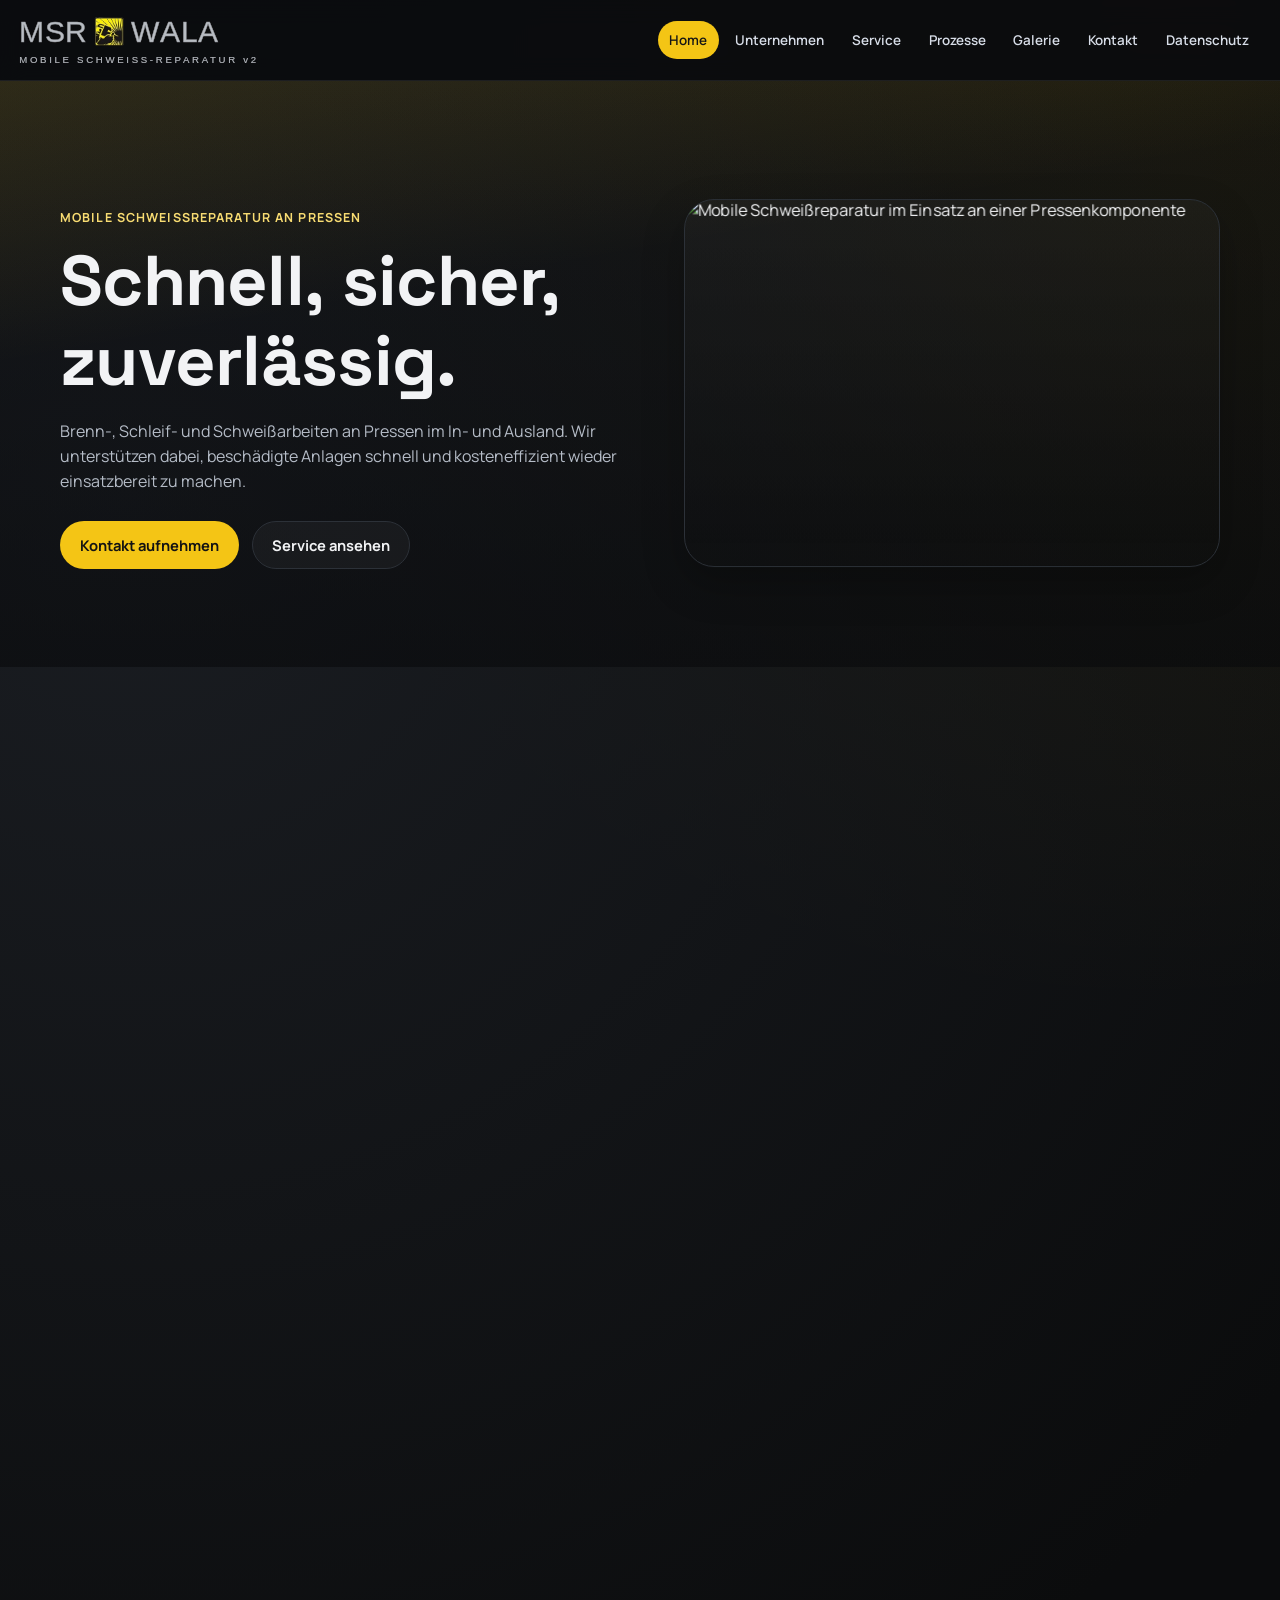
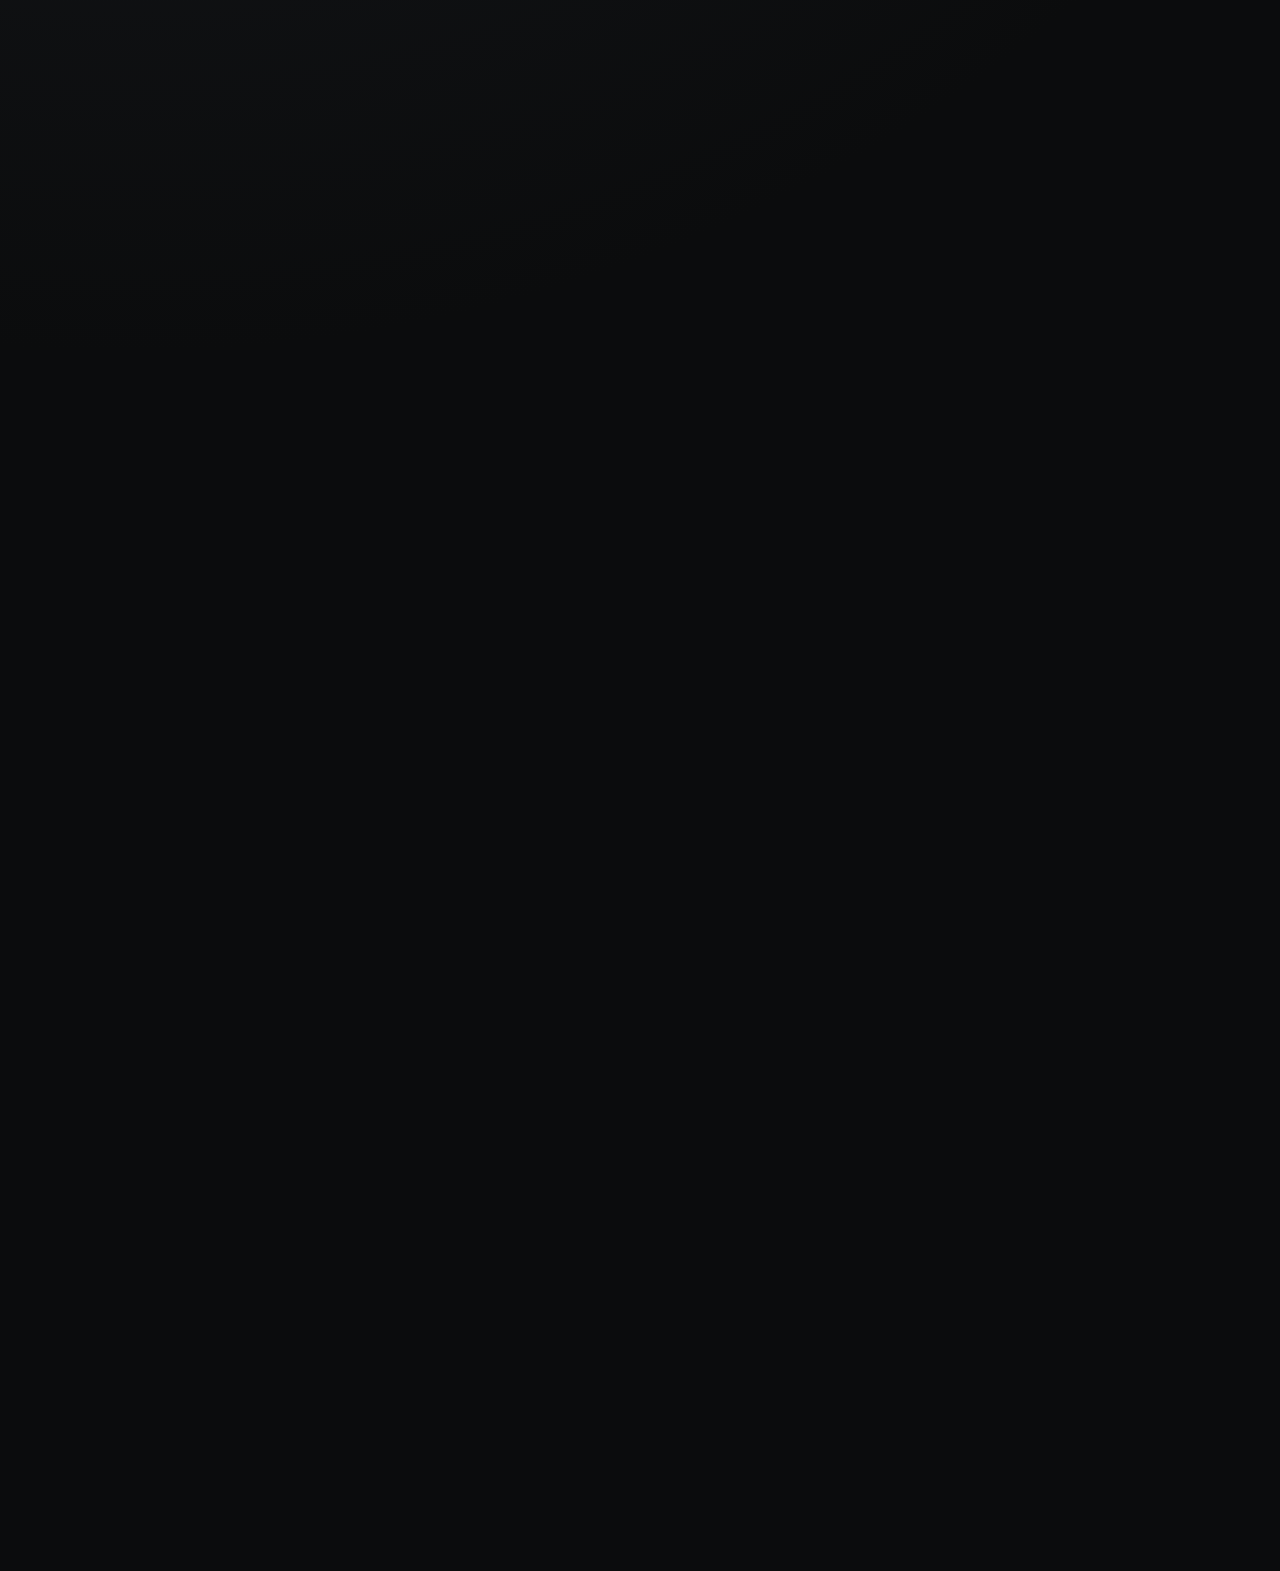
==== commit 3803d6e7: "feat: MVP with logo" ====
--- a/index.html
+++ b/index.html
@@ -51,7 +51,7 @@
                   <span class="char">W</span><span class="char">A</span><span class="char">L</span><span class="char">A</span>
                 </span>
               </span>
-              <span class="sub-text" aria-hidden="true">MOBILE SCHWEISS-REPARATUR</span>
+              <span class="sub-text" aria-hidden="true">MOBILE SCHWEISS-REPARATUR v2</span>
             </span>
           </span>
         </a>
--- a/assets/css/main.css
+++ b/assets/css/main.css
@@ -136,20 +136,20 @@
 }
 
 .brand.brand-logo {
-  --logo-scale: 0.415;
-  --logo-width: 592px;
-  --logo-height: 136px;
-  width: calc(var(--logo-width) * var(--logo-scale));
-  min-width: calc(var(--logo-width) * var(--logo-scale));
-  max-width: calc(var(--logo-width) * var(--logo-scale));
+  --logo-ratio: 0.415;
+  --logo-width: calc(592px * var(--logo-ratio));
+  --logo-height: calc(136px * var(--logo-ratio));
   align-self: center;
+  width: var(--logo-width);
+  min-width: var(--logo-width);
+  max-width: var(--logo-width);
 }
 
 .brand-logo-shell {
   position: relative;
   display: block;
-  width: calc(var(--logo-width) * var(--logo-scale));
-  height: calc(var(--logo-height) * var(--logo-scale));
+  width: var(--logo-width);
+  height: var(--logo-height);
   overflow: visible;
 }
 
@@ -161,31 +161,29 @@
   left: 0;
   top: 0;
   z-index: 2;
-  width: var(--logo-width);
-  transform: scale(var(--logo-scale));
-  transform-origin: left top;
+  width: 100%;
+  height: 100%;
 }
 
 .brand-logo .top-row {
   position: relative;
   display: flex;
   align-items: center;
-  justify-content: center;
-  gap: 18px;
-  min-height: 92px;
-  margin: 0 auto;
+  justify-content: flex-start;
+  gap: calc(18px * var(--logo-ratio));
+  min-height: calc(92px * var(--logo-ratio));
 }
 
 .brand-logo .main-text {
   position: relative;
   display: inline-flex;
   align-items: center;
-  font-size: 78px;
+  font-size: calc(78px * var(--logo-ratio));
   line-height: 1;
-  letter-spacing: 1.4px;
+  letter-spacing: calc(1.4px * var(--logo-ratio));
   color: var(--text-main);
-  text-shadow: 0 0 1px var(--text-shadow);
-  -webkit-text-stroke: 1.15px var(--text-stroke);
+  text-shadow: 0 0 calc(1px * var(--logo-ratio)) var(--text-shadow);
+  -webkit-text-stroke: calc(1.15px * var(--logo-ratio)) var(--text-stroke);
   font-family: "Arial Black", sans-serif;
   white-space: nowrap;
   flex: 0 0 auto;
@@ -194,8 +192,8 @@
 .brand-logo .char {
   display: inline-block;
   opacity: 0;
-  transform: translateY(8px) scale(0.96);
-  filter: blur(4px) brightness(1.35);
+  transform: translateY(calc(8px * var(--logo-ratio))) scale(0.96);
+  filter: blur(calc(4px * var(--logo-ratio))) brightness(1.35);
   transform-origin: center;
   animation-fill-mode: forwards;
 }
@@ -205,9 +203,9 @@
   display: inline-flex;
   align-items: center;
   justify-content: center;
-  width: 78px;
-  height: 78px;
-  flex: 0 0 78px;
+  width: calc(78px * var(--logo-ratio));
+  height: calc(78px * var(--logo-ratio));
+  flex: 0 0 calc(78px * var(--logo-ratio));
 }
 
 .brand-logo .logo-icon-wrap img {
@@ -217,30 +215,61 @@
   object-fit: contain;
   opacity: 0;
   transform: scale(0.9);
-  filter: brightness(1.8) blur(3px) drop-shadow(0 0 14px rgba(255, 153, 0, 0.55));
+  filter: brightness(1.8) blur(calc(3px * var(--logo-ratio))) drop-shadow(0 0 calc(14px * var(--logo-ratio)) rgba(255, 153, 0, 0.55));
   animation-fill-mode: forwards;
 }
 
 .brand-logo .sub-text {
   display: block;
   width: max-content;
-  margin-top: 16px;
+  margin-top: calc(16px * var(--logo-ratio));
   text-align: center;
-  margin-left: auto;
   margin-right: auto;
-  font-size: 25px;
+  font-size: calc(25px * var(--logo-ratio));
   font-weight: 400;
   line-height: 1;
-  letter-spacing: 7px;
+  letter-spacing: calc(7px * var(--logo-ratio));
   color: var(--text-main);
-  text-shadow: 0 0 1px var(--text-shadow);
-  -webkit-text-stroke: 0.4px var(--text-stroke);
+  text-shadow: 0 0 calc(1px * var(--logo-ratio)) var(--text-shadow);
+  -webkit-text-stroke: calc(0.4px * var(--logo-ratio)) var(--text-stroke);
   font-family: Arial, sans-serif;
   white-space: nowrap;
   opacity: 0;
-  transform: translateY(10px);
-  filter: blur(3px);
+  transform: translateY(calc(10px * var(--logo-ratio)));
+  filter: blur(calc(3px * var(--logo-ratio)));
   animation-fill-mode: forwards;
+}
+
+/* iOS/WebKit real-device rendering hardening for logo text weight consistency. */
+@supports (-webkit-touch-callout: none) {
+  @media (max-width: 700px) and (hover: none) and (pointer: coarse) {
+    .brand.brand-logo,
+    .brand-logo .main-text,
+    .brand-logo .sub-text {
+      -webkit-text-size-adjust: 100%;
+      text-size-adjust: 100%;
+    }
+
+    .brand-logo .main-text,
+    .brand-logo .sub-text {
+      text-rendering: geometricPrecision;
+      -webkit-font-smoothing: antialiased;
+      font-synthesis: none;
+    }
+
+    .brand-logo .main-text {
+      font-weight: 900;
+      font-variation-settings: "wght" 900;
+      -webkit-text-stroke: calc(1.22px * var(--logo-ratio)) var(--text-stroke);
+      text-shadow:
+        0 0 calc(1px * var(--logo-ratio)) var(--text-shadow),
+        0 0 0.01px currentColor;
+    }
+
+    .brand-logo .sub-text {
+      -webkit-text-stroke: calc(0.45px * var(--logo-ratio)) var(--text-stroke);
+    }
+  }
 }
 
 .brand-logo .flash-sheen {
@@ -265,12 +294,12 @@
 
 .brand-logo .spark {
   position: absolute;
-  width: 7px;
-  height: 2px;
+  width: calc(7px * var(--logo-ratio));
+  height: calc(2px * var(--logo-ratio));
   border-radius: 999px;
   background: linear-gradient(90deg, rgba(255, 255, 255, 0.98), rgba(255, 153, 0, 0.45));
   opacity: 0;
-  filter: blur(0.2px);
+  filter: blur(calc(0.2px * var(--logo-ratio)));
   animation-fill-mode: forwards;
 }
 
@@ -284,11 +313,11 @@
 
 .brand-logo .smoke span {
   position: absolute;
-  width: 18px;
-  height: 18px;
+  width: calc(18px * var(--logo-ratio));
+  height: calc(18px * var(--logo-ratio));
   border-radius: 50%;
   background: radial-gradient(circle, rgba(255, 255, 255, 0.10), rgba(255, 255, 255, 0.01) 70%, transparent 72%);
-  filter: blur(2px);
+  filter: blur(calc(2px * var(--logo-ratio)));
   opacity: 0;
   animation-fill-mode: forwards;
 }
@@ -355,31 +384,31 @@
 
 .brand-logo .smoke span:nth-child(1) {
   left: 24%;
-  bottom: 58px;
+  bottom: calc(58px * var(--logo-ratio));
   animation: smokeLift 1.4s ease-out 0.58s forwards;
 }
 
 .brand-logo .smoke span:nth-child(2) {
   left: 32%;
-  bottom: 60px;
+  bottom: calc(60px * var(--logo-ratio));
   animation: smokeLift 1.4s ease-out 0.92s forwards;
 }
 
 .brand-logo .smoke span:nth-child(3) {
   left: 54%;
-  bottom: 60px;
+  bottom: calc(60px * var(--logo-ratio));
   animation: smokeLift 1.4s ease-out 1.18s forwards;
 }
 
 .brand-logo .smoke span:nth-child(4) {
   left: 67%;
-  bottom: 60px;
+  bottom: calc(60px * var(--logo-ratio));
   animation: smokeLift 1.4s ease-out 1.46s forwards;
 }
 
 .brand-logo .smoke span:nth-child(5) {
   left: 78%;
-  bottom: 60px;
+  bottom: calc(60px * var(--logo-ratio));
   animation: smokeLift 1.4s ease-out 1.74s forwards;
 }
 
@@ -618,6 +647,78 @@
   border: 1px solid var(--line);
   background: linear-gradient(180deg, rgba(255, 255, 255, 0.03), rgba(255, 255, 255, 0));
   box-shadow: var(--shadow);
+}
+
+body.demo-modal-open {
+  overflow: hidden;
+}
+
+.demo-modal {
+  position: fixed;
+  inset: 0;
+  z-index: 210;
+  display: flex;
+  align-items: center;
+  justify-content: center;
+  padding: clamp(1rem, 3vw, 2rem);
+  opacity: 0;
+  visibility: hidden;
+  pointer-events: none;
+  transition: opacity 0.22s ease, visibility 0.22s ease;
+}
+
+.demo-modal.is-open {
+  opacity: 1;
+  visibility: visible;
+  pointer-events: auto;
+}
+
+.demo-modal__backdrop {
+  position: absolute;
+  inset: 0;
+  background: rgba(5, 6, 8, 0.74);
+  backdrop-filter: blur(5px);
+}
+
+.demo-modal__dialog {
+  position: relative;
+  z-index: 1;
+  width: min(760px, 100%);
+  max-height: min(88vh, 760px);
+  overflow: auto;
+  padding: clamp(1.15rem, 2.8vw, 2rem);
+  transform: translateY(12px) scale(0.98);
+  transition: transform 0.24s cubic-bezier(0.22, 1, 0.36, 1);
+}
+
+.demo-modal.is-open .demo-modal__dialog {
+  transform: translateY(0) scale(1);
+}
+
+.demo-modal__dialog h2 {
+  margin: 0 0 0.85rem;
+  font-family: var(--font-title);
+  font-size: clamp(1.2rem, 2.2vw, 1.65rem);
+  line-height: 1.2;
+}
+
+.demo-modal__content p {
+  margin: 0;
+  color: var(--muted);
+}
+
+.demo-modal__content p + p {
+  margin-top: 0.88rem;
+}
+
+.demo-modal__actions {
+  margin-top: 1.4rem;
+  display: flex;
+  justify-content: flex-end;
+}
+
+.demo-modal__confirm {
+  min-width: 120px;
 }
 
 .cta-panel {
@@ -1516,7 +1617,7 @@
   }
 
   .brand.brand-logo {
-    --logo-scale: 0.34;
+    --logo-ratio: 0.408;
   }
 
   .section-controller {
@@ -1642,11 +1743,28 @@
   }
 
   .brand.brand-logo {
-    --logo-scale: 0.32;
+    --logo-ratio: 0.385;
   }
 
   .section-controller {
     grid-template-columns: 1fr;
+  }
+
+  .demo-modal {
+    padding: 0.9rem;
+  }
+
+  .demo-modal__dialog {
+    padding: 1rem;
+    border-radius: 18px;
+  }
+
+  .demo-modal__actions {
+    justify-content: stretch;
+  }
+
+  .demo-modal__confirm {
+    width: 100%;
   }
 
   .service-page .service-schweiss-grid,
@@ -1732,13 +1850,13 @@
 
 @media (max-width: 520px) {
   .brand.brand-logo {
-    --logo-scale: 0.29;
+    --logo-ratio: 0.351;
   }
 }
 
 @media (min-width: 1201px) and (max-width: 1320px) {
   .brand.brand-logo {
-    --logo-scale: 0.385;
+    --logo-ratio: 0.385;
   }
 }
 
@@ -1827,20 +1945,20 @@
 @keyframes revealChar {
   0% {
     opacity: 0;
-    transform: translateY(8px) scale(0.96);
-    filter: blur(4px) brightness(1.4);
+    transform: translateY(calc(8px * var(--logo-ratio))) scale(0.96);
+    filter: blur(calc(4px * var(--logo-ratio))) brightness(1.4);
     color: #fff0cf;
-    text-shadow: 0 0 14px rgba(255, 153, 0, 0.75);
+    text-shadow: 0 0 calc(14px * var(--logo-ratio)) rgba(255, 153, 0, 0.75);
   }
 
   35% {
     opacity: 1;
     transform: translateY(0) scale(1.02);
-    filter: blur(0.2px) brightness(1.28);
+    filter: blur(calc(0.2px * var(--logo-ratio))) brightness(1.28);
     color: #ffd595;
     text-shadow:
-      0 0 14px rgba(255, 153, 0, 0.72),
-      0 0 24px rgba(255, 153, 0, 0.28);
+      0 0 calc(14px * var(--logo-ratio)) rgba(255, 153, 0, 0.72),
+      0 0 calc(24px * var(--logo-ratio)) rgba(255, 153, 0, 0.28);
   }
 
   100% {
@@ -1849,8 +1967,8 @@
     filter: blur(0) brightness(1);
     color: var(--text-main);
     text-shadow:
-      0 0 1px var(--text-shadow),
-      0 0 8px rgba(255, 153, 0, 0.06);
+      0 0 calc(1px * var(--logo-ratio)) var(--text-shadow),
+      0 0 calc(8px * var(--logo-ratio)) rgba(255, 153, 0, 0.06);
   }
 }
 
@@ -1858,13 +1976,13 @@
   0% {
     opacity: 0;
     transform: scale(0.9);
-    filter: brightness(1.8) blur(3px) drop-shadow(0 0 18px rgba(255, 153, 0, 0.75));
+    filter: brightness(1.8) blur(calc(3px * var(--logo-ratio))) drop-shadow(0 0 calc(18px * var(--logo-ratio)) rgba(255, 153, 0, 0.75));
   }
 
   40% {
     opacity: 1;
     transform: scale(1.06);
-    filter: brightness(1.35) blur(0.2px) drop-shadow(0 0 14px rgba(255, 153, 0, 0.5));
+    filter: brightness(1.35) blur(calc(0.2px * var(--logo-ratio))) drop-shadow(0 0 calc(14px * var(--logo-ratio)) rgba(255, 153, 0, 0.5));
   }
 
   100% {
@@ -1877,8 +1995,8 @@
 @keyframes revealSub {
   0% {
     opacity: 0;
-    transform: translateY(10px);
-    filter: blur(3px);
+    transform: translateY(calc(10px * var(--logo-ratio)));
+    filter: blur(calc(3px * var(--logo-ratio)));
   }
 
   50% {
@@ -1902,17 +2020,17 @@
 
   30% {
     opacity: 0.28;
-    transform: translateY(-14px) scale(1);
+    transform: translateY(calc(-14px * var(--logo-ratio))) scale(1);
   }
 
   65% {
     opacity: 0.14;
-    transform: translateY(-34px) translateX(8px) scale(1.4);
+    transform: translateY(calc(-34px * var(--logo-ratio))) translateX(calc(8px * var(--logo-ratio))) scale(1.4);
   }
 
   100% {
     opacity: 0;
-    transform: translateY(-54px) translateX(12px) scale(1.65);
+    transform: translateY(calc(-54px * var(--logo-ratio))) translateX(calc(12px * var(--logo-ratio))) scale(1.65);
   }
 }
 
@@ -1920,7 +2038,7 @@
   0% {
     opacity: 0;
     left: 22%;
-    top: 58px;
+    top: calc(58px * var(--logo-ratio));
     transform: translate(0, 0) rotate(24deg);
   }
 
@@ -1931,8 +2049,8 @@
   100% {
     opacity: 0;
     left: 27%;
-    top: 68px;
-    transform: translate(34px, 18px) rotate(30deg);
+    top: calc(68px * var(--logo-ratio));
+    transform: translate(calc(34px * var(--logo-ratio)), calc(18px * var(--logo-ratio))) rotate(30deg);
   }
 }
 
@@ -1940,7 +2058,7 @@
   0% {
     opacity: 0;
     left: 31%;
-    top: 54px;
+    top: calc(54px * var(--logo-ratio));
     transform: translate(0, 0) rotate(-24deg);
   }
 
@@ -1951,8 +2069,8 @@
   100% {
     opacity: 0;
     left: 36%;
-    top: 42px;
-    transform: translate(36px, -18px) rotate(-30deg);
+    top: calc(42px * var(--logo-ratio));
+    transform: translate(calc(36px * var(--logo-ratio)), calc(-18px * var(--logo-ratio))) rotate(-30deg);
   }
 }
 
@@ -1960,7 +2078,7 @@
   0% {
     opacity: 0;
     left: 48%;
-    top: 55px;
+    top: calc(55px * var(--logo-ratio));
     transform: translate(0, 0) rotate(16deg);
   }
 
@@ -1971,8 +2089,8 @@
   100% {
     opacity: 0;
     left: 54%;
-    top: 67px;
-    transform: translate(40px, 22px) rotate(22deg);
+    top: calc(67px * var(--logo-ratio));
+    transform: translate(calc(40px * var(--logo-ratio)), calc(22px * var(--logo-ratio))) rotate(22deg);
   }
 }
 
@@ -1980,7 +2098,7 @@
   0% {
     opacity: 0;
     left: 59%;
-    top: 52px;
+    top: calc(52px * var(--logo-ratio));
     transform: translate(0, 0) rotate(-18deg);
   }
 
@@ -1991,8 +2109,8 @@
   100% {
     opacity: 0;
     left: 65%;
-    top: 40px;
-    transform: translate(38px, -16px) rotate(-25deg);
+    top: calc(40px * var(--logo-ratio));
+    transform: translate(calc(38px * var(--logo-ratio)), calc(-16px * var(--logo-ratio))) rotate(-25deg);
   }
 }
 
@@ -2000,7 +2118,7 @@
   0% {
     opacity: 0;
     left: 74%;
-    top: 55px;
+    top: calc(55px * var(--logo-ratio));
     transform: translate(0, 0) rotate(16deg);
   }
 
@@ -2011,8 +2129,8 @@
   100% {
     opacity: 0;
     left: 80%;
-    top: 66px;
-    transform: translate(34px, 18px) rotate(20deg);
+    top: calc(66px * var(--logo-ratio));
+    transform: translate(calc(34px * var(--logo-ratio)), calc(18px * var(--logo-ratio))) rotate(20deg);
   }
 }
 
@@ -2020,7 +2138,7 @@
   0% {
     opacity: 0;
     left: 83%;
-    top: 52px;
+    top: calc(52px * var(--logo-ratio));
     transform: translate(0, 0) rotate(-16deg);
   }
 
@@ -2031,8 +2149,8 @@
   100% {
     opacity: 0;
     left: 88%;
-    top: 41px;
-    transform: translate(26px, -12px) rotate(-20deg);
+    top: calc(41px * var(--logo-ratio));
+    transform: translate(calc(26px * var(--logo-ratio)), calc(-12px * var(--logo-ratio))) rotate(-20deg);
   }
 }
 
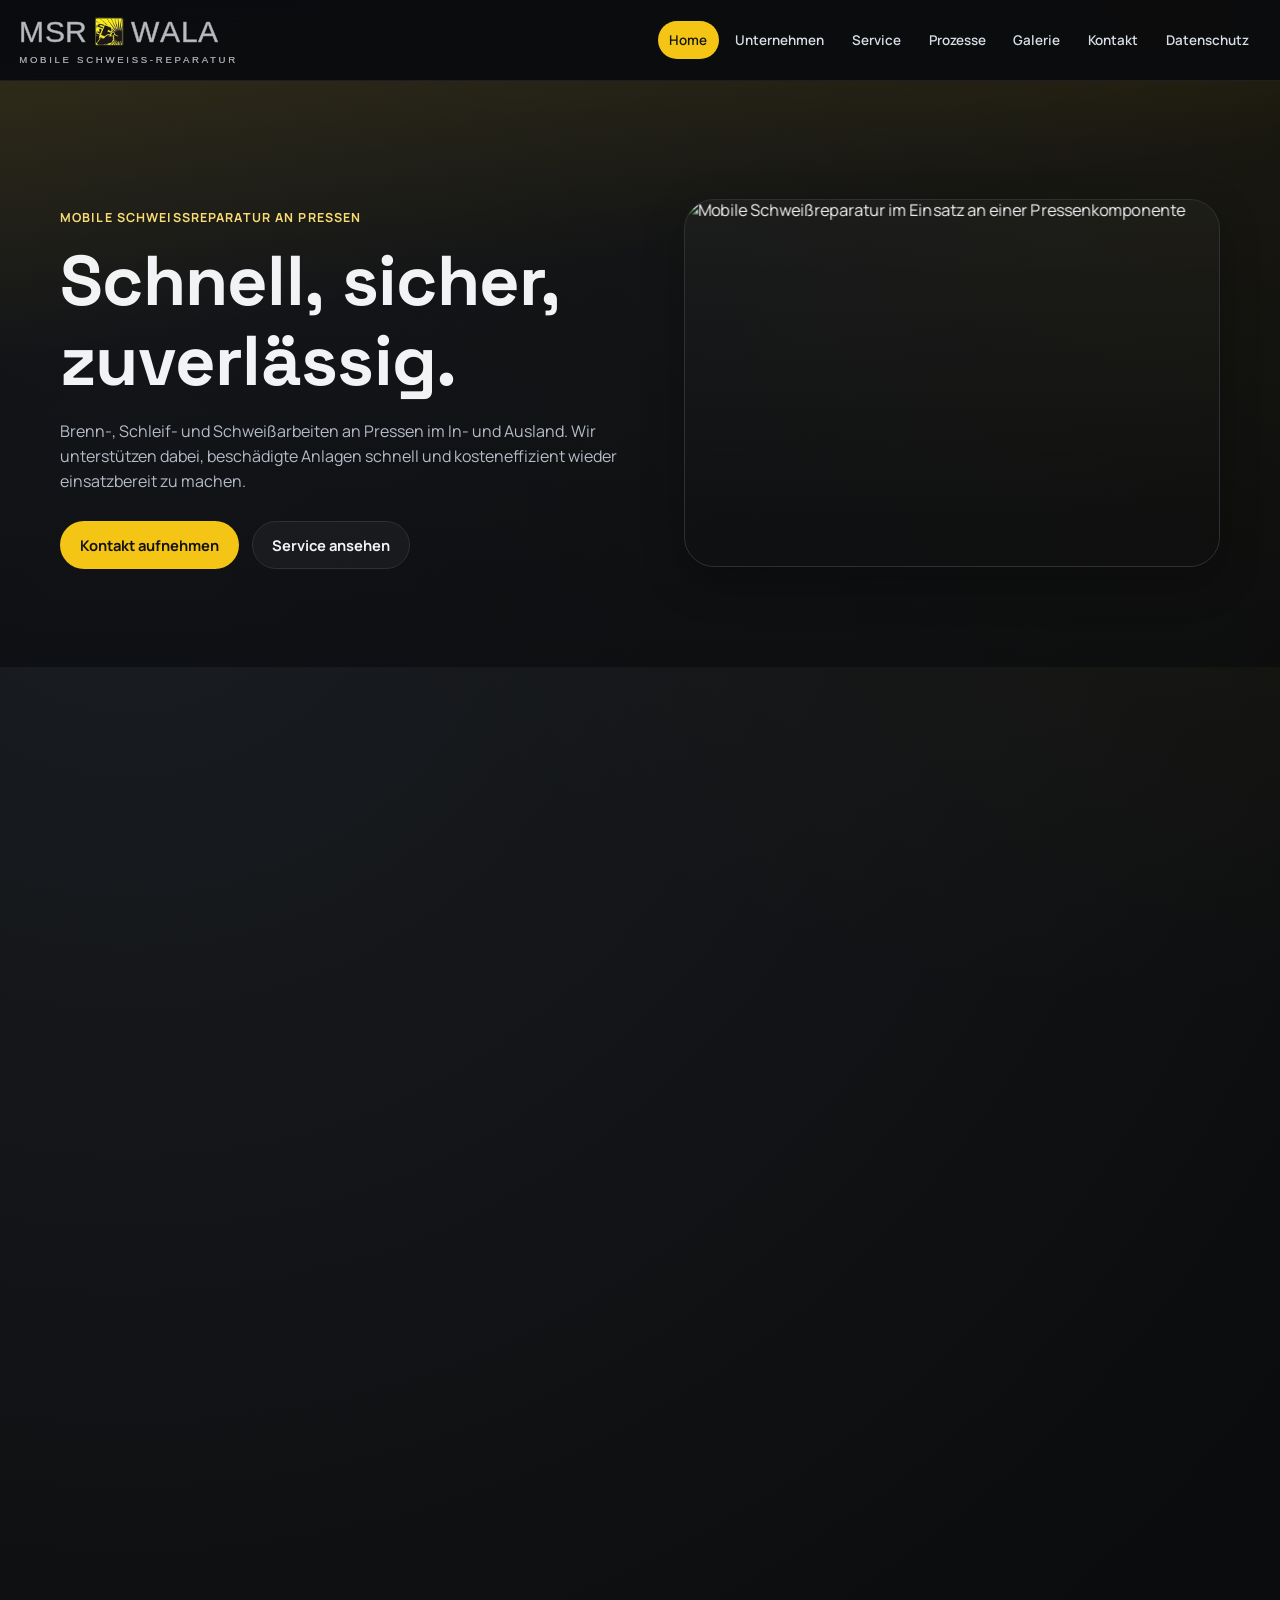
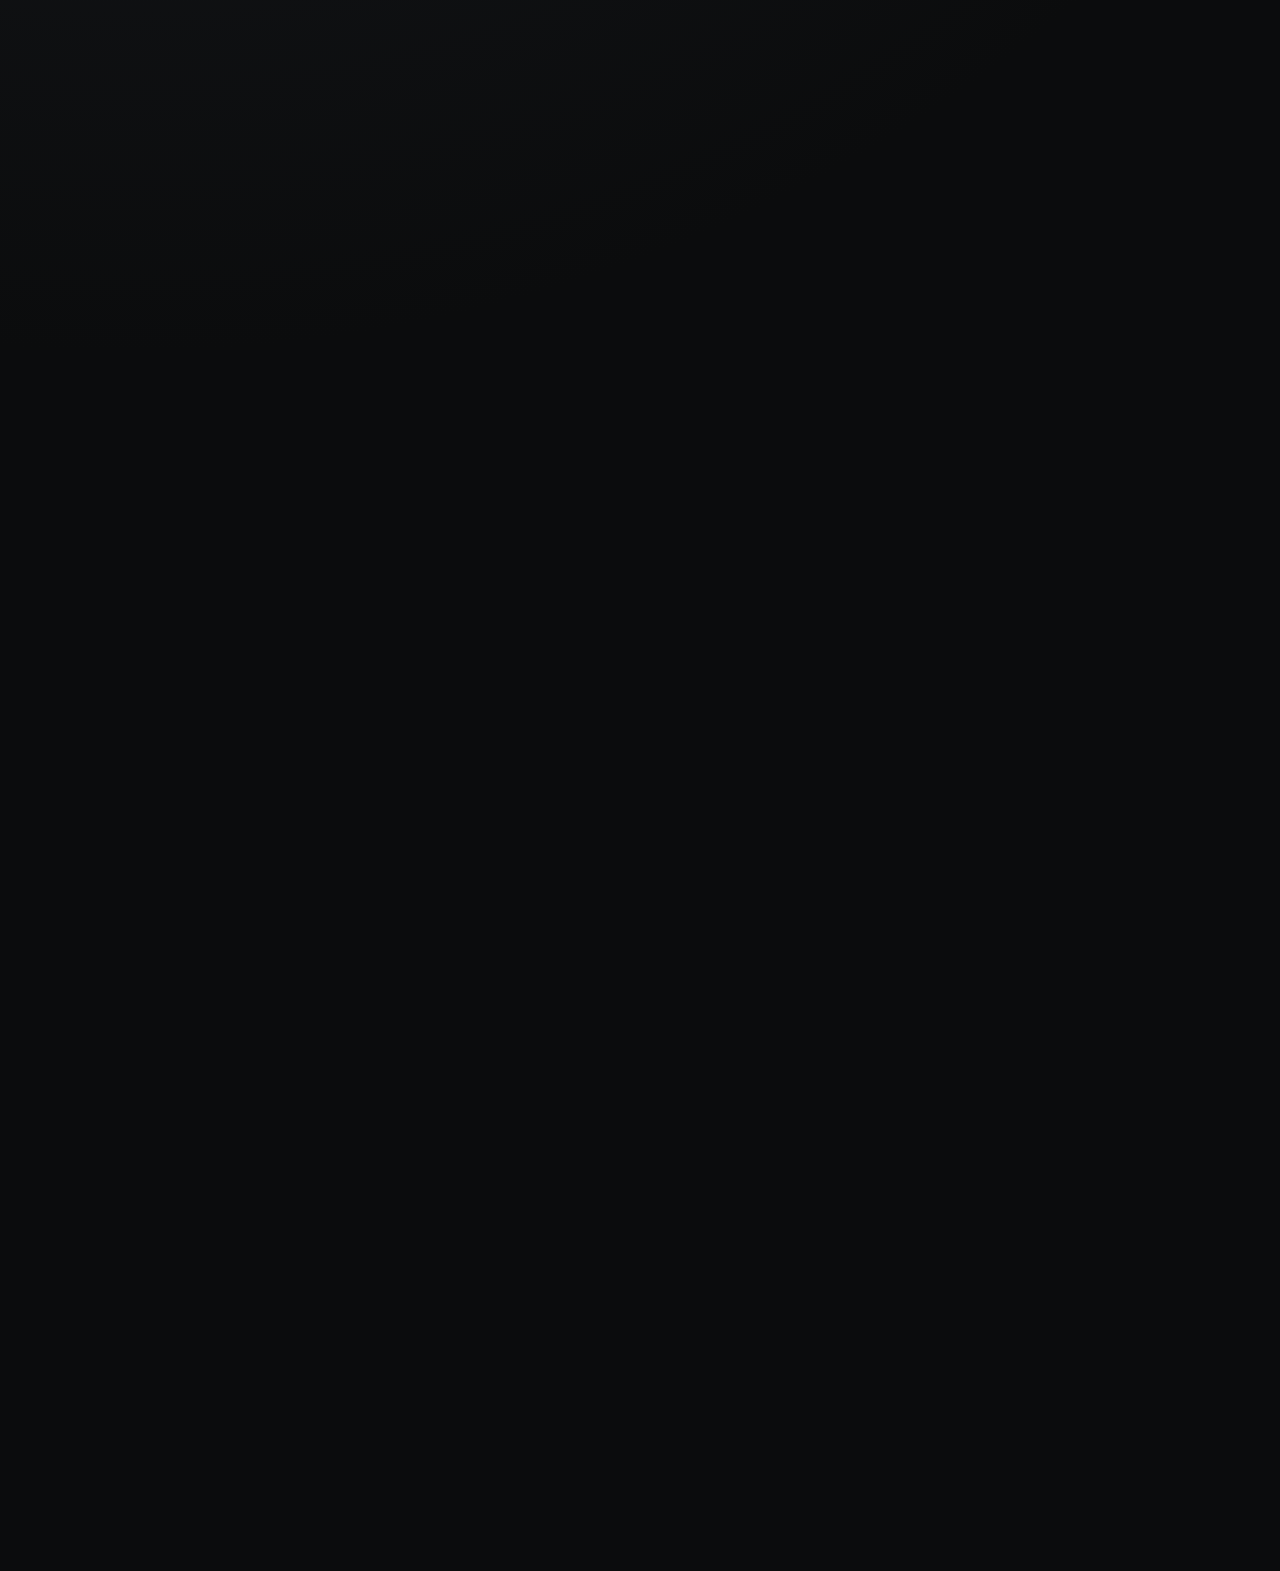
==== commit 45a165e8: "feat: MVP with logo" ====
--- a/index.html
+++ b/index.html
@@ -51,7 +51,7 @@
                   <span class="char">W</span><span class="char">A</span><span class="char">L</span><span class="char">A</span>
                 </span>
               </span>
-              <span class="sub-text" aria-hidden="true">MOBILE SCHWEISS-REPARATUR v2</span>
+              <span class="sub-text" aria-hidden="true">MOBILE SCHWEISS-REPARATUR</span>
             </span>
           </span>
         </a>
--- a/assets/css/main.css
+++ b/assets/css/main.css
@@ -163,6 +163,9 @@
   z-index: 2;
   width: 100%;
   height: 100%;
+  display: flex;
+  flex-direction: column;
+  align-items: flex-start;
 }
 
 .brand-logo .top-row {
